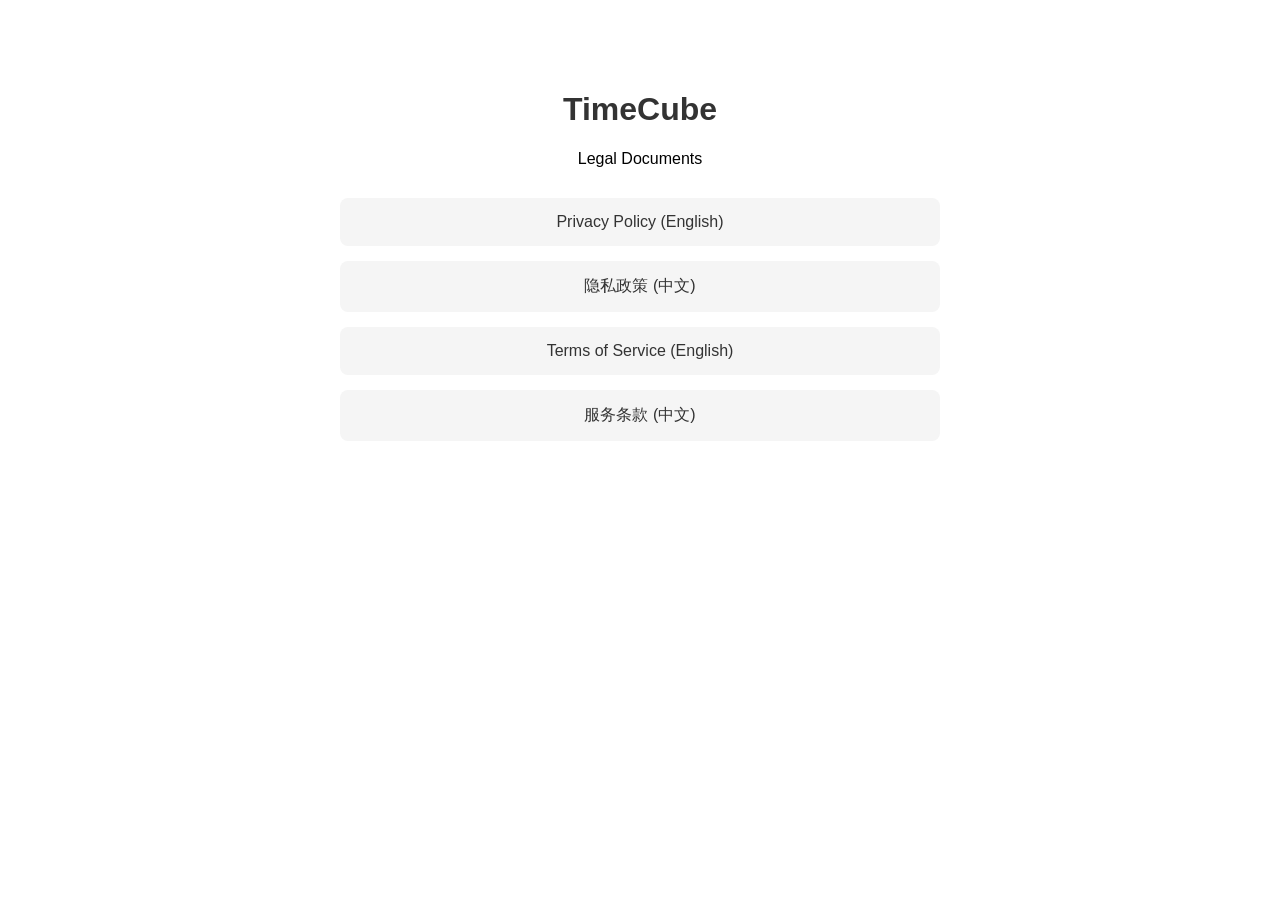
==== index.html @ 1624a93c "Add privacy policy and terms of service" ====
<!DOCTYPE html>
<html lang="en">
<head>
    <meta charset="UTF-8">
    <meta name="viewport" content="width=device-width, initial-scale=1.0">
    <title>TimeCube - Legal Documents</title>
    <style>
        body {
            font-family: -apple-system, BlinkMacSystemFont, 'Segoe UI', Roboto, sans-serif;
            max-width: 600px;
            margin: 50px auto;
            padding: 20px;
            text-align: center;
        }
        h1 { color: #333; }
        .links { margin-top: 30px; }
        a {
            display: block;
            margin: 15px 0;
            padding: 15px;
            background: #f5f5f5;
            border-radius: 8px;
            text-decoration: none;
            color: #333;
        }
        a:hover { background: #e0e0e0; }
    </style>
</head>
<body>
    <h1>TimeCube</h1>
    <p>Legal Documents</p>
    <div class="links">
        <a href="privacy.html">Privacy Policy (English)</a>
        <a href="privacy_zh.html">隐私政策 (中文)</a>
        <a href="terms.html">Terms of Service (English)</a>
        <a href="terms_zh.html">服务条款 (中文)</a>
    </div>
</body>
</html>
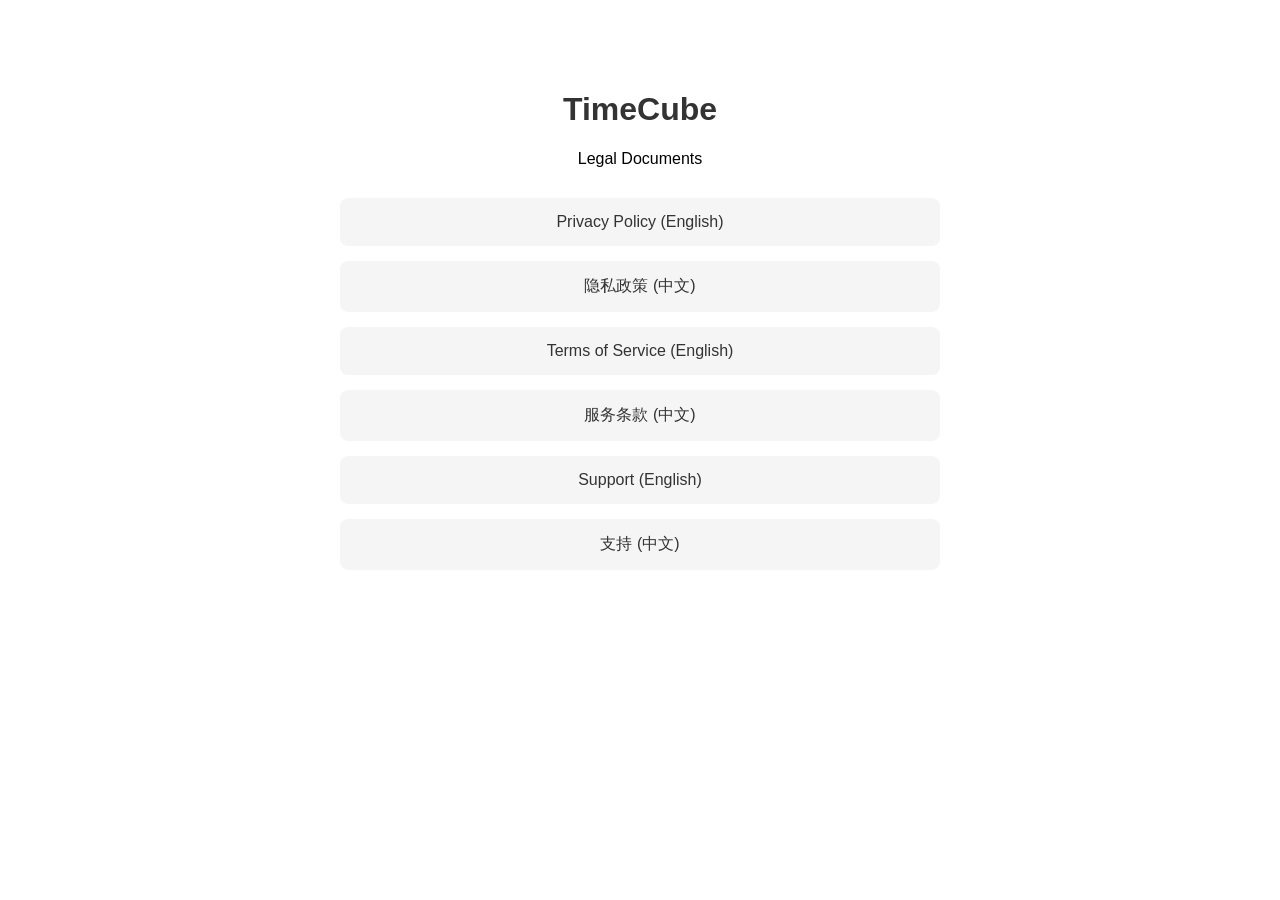
==== commit 427b02ff: "feat: Add support page links to index 🤖 Generated with [Claude Code](https://claude.com/claude-code)" ====
--- a/index.html
+++ b/index.html
@@ -34,6 +34,8 @@
         <a href="privacy_zh.html">隐私政策 (中文)</a>
         <a href="terms.html">Terms of Service (English)</a>
         <a href="terms_zh.html">服务条款 (中文)</a>
+        <a href="support.html">Support (English)</a>
+        <a href="support_zh.html">支持 (中文)</a>
     </div>
 </body>
 </html>
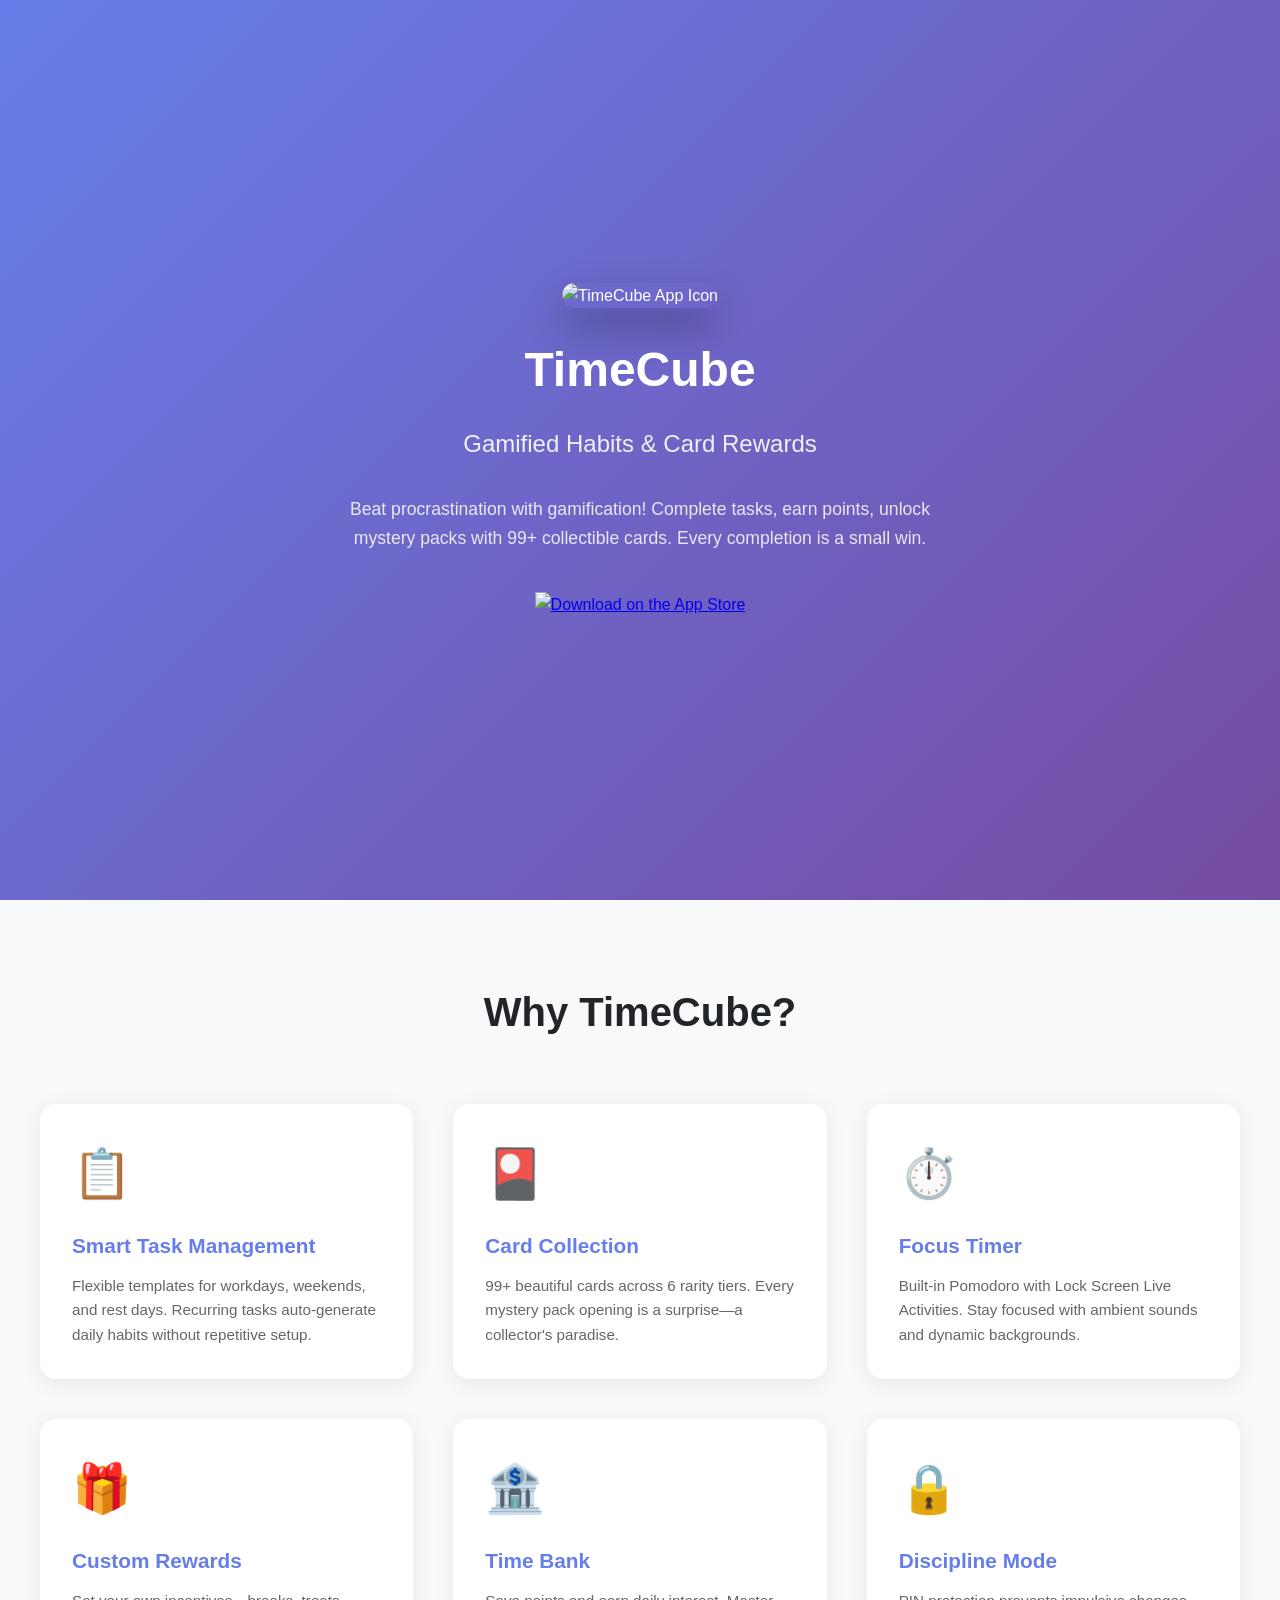
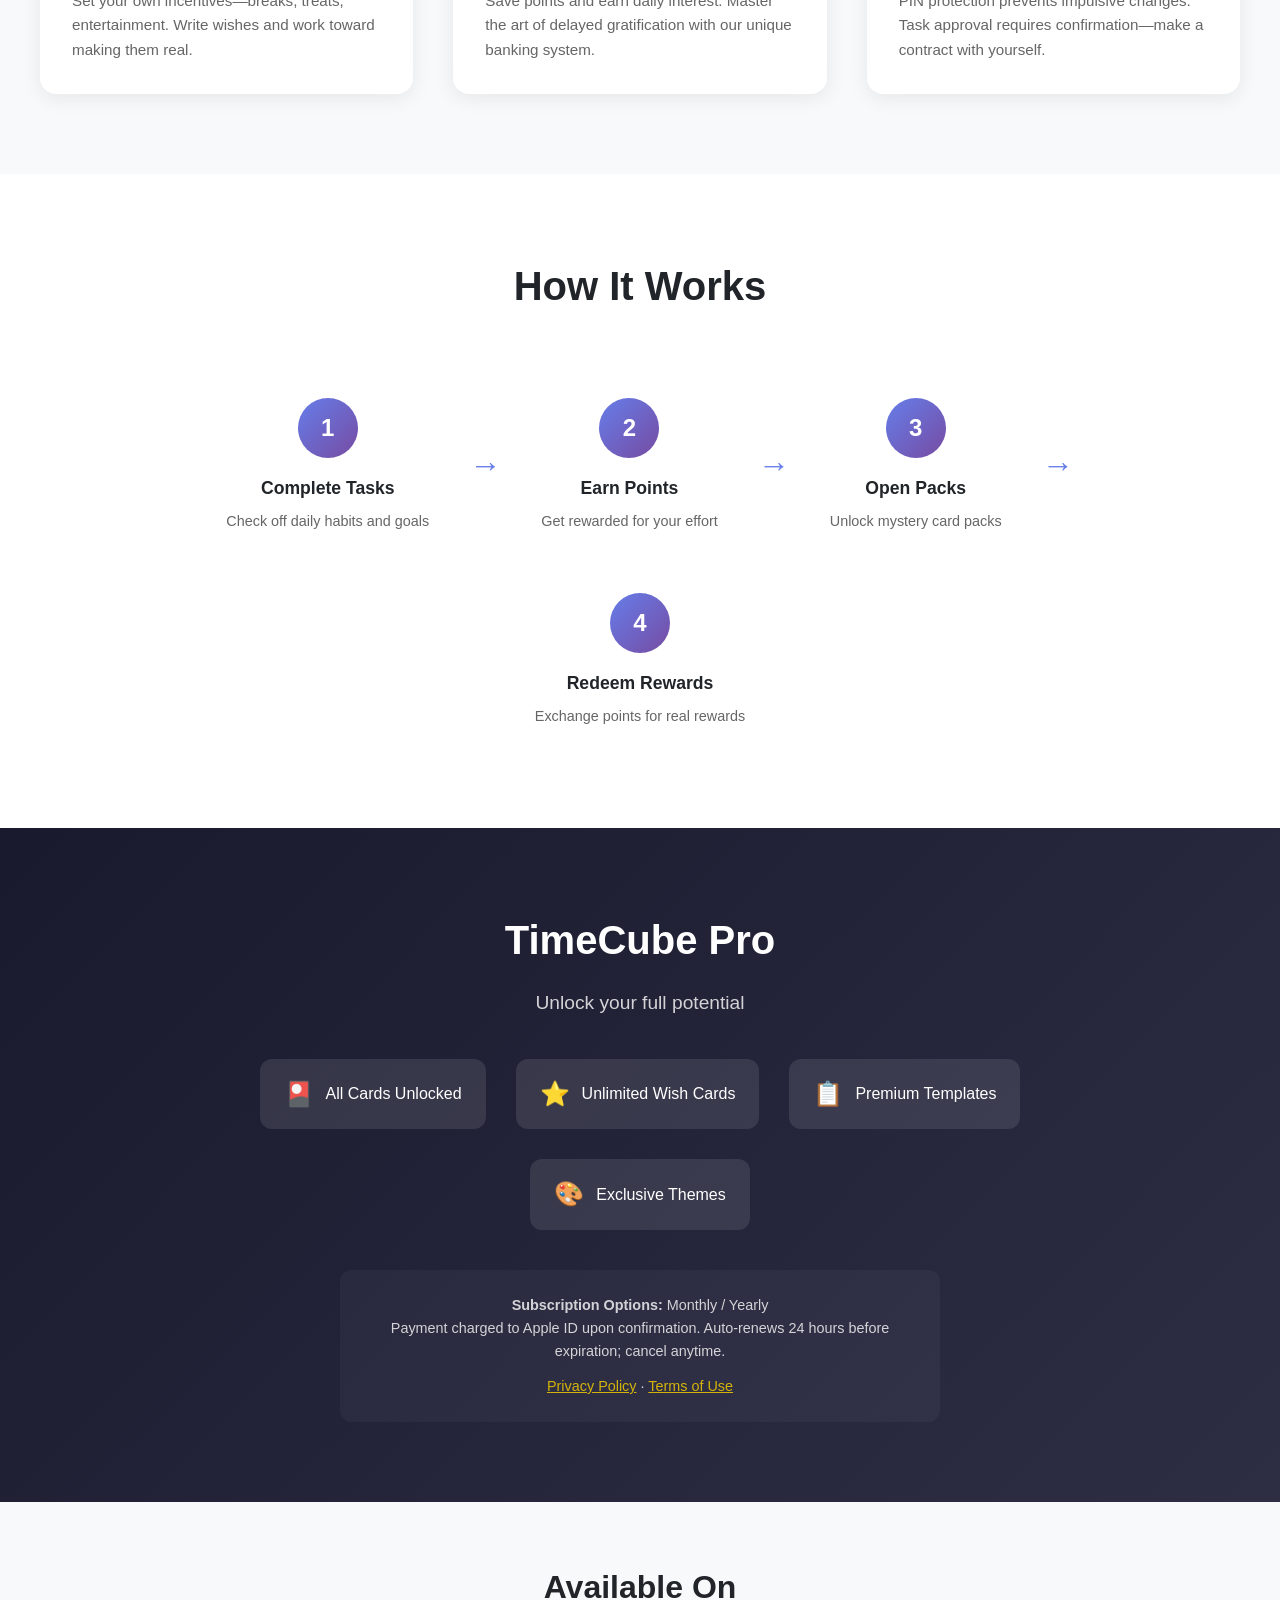
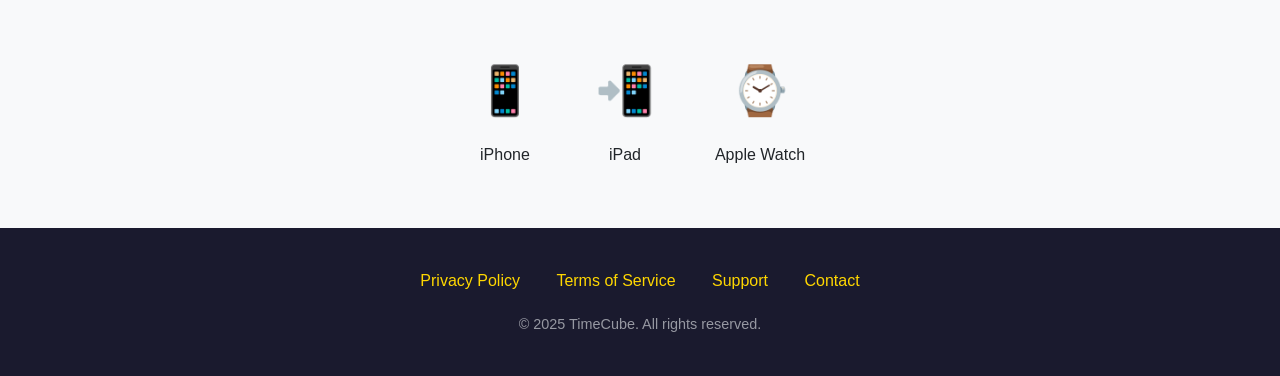
==== commit 6b78c7c0: "fix(appstore): resolve 3.1.2 and 2.3.2 review issues - Add Privacy Policy and Terms of Use URLs to a" ====
--- a/index.html
+++ b/index.html
@@ -1,41 +1,489 @@
 <!DOCTYPE html>
 <html lang="en">
+
 <head>
     <meta charset="UTF-8">
     <meta name="viewport" content="width=device-width, initial-scale=1.0">
-    <title>TimeCube - Legal Documents</title>
+    <title>TimeCube - Gamified Habits & Card Rewards</title>
+    <meta name="description" content="TimeCube is a gamified task manager that turns your goals into an adventure through a card-collecting reward system. Available on iOS, iPadOS, and watchOS.">
+    <meta name="keywords" content="habit tracker, task manager, gamification, productivity, iOS app, card collection, pomodoro">
+
+    <!-- Open Graph -->
+    <meta property="og:title" content="TimeCube - Gamified Habits & Card Rewards">
+    <meta property="og:description" content="Beat procrastination with gamification! Complete tasks, earn points, unlock mystery packs with 99+ collectible cards.">
+    <meta property="og:type" content="website">
+    <meta property="og:url" content="https://zergcsda.github.io/timecube-docs/">
+
+    <!-- Favicon -->
+    <link rel="icon" type="image/png" href="https://is1-ssl.mzstatic.com/image/thumb/Purple211/v4/xx/xx/xx/icon.png/60x60bb.png">
+
     <style>
+        :root {
+            --primary: #667eea;
+            --primary-dark: #764ba2;
+            --accent: #FFD700;
+            --bg-dark: #1a1a2e;
+            --bg-light: #f8f9fa;
+            --text-dark: #212529;
+            --text-light: #e9ecef;
+        }
+
+        * {
+            box-sizing: border-box;
+            margin: 0;
+            padding: 0;
+        }
+
         body {
-            font-family: -apple-system, BlinkMacSystemFont, 'Segoe UI', Roboto, sans-serif;
+            font-family: -apple-system, BlinkMacSystemFont, 'Segoe UI', Roboto, Oxygen, Ubuntu, sans-serif;
+            line-height: 1.6;
+            color: var(--text-dark);
+        }
+
+        /* Hero Section */
+        .hero {
+            background: linear-gradient(135deg, var(--primary) 0%, var(--primary-dark) 100%);
+            color: white;
+            padding: 80px 20px;
+            text-align: center;
+            min-height: 100vh;
+            display: flex;
+            flex-direction: column;
+            justify-content: center;
+            align-items: center;
+        }
+
+        .hero-content {
+            max-width: 800px;
+        }
+
+        .app-icon {
+            width: 120px;
+            height: 120px;
+            border-radius: 24px;
+            margin-bottom: 24px;
+            box-shadow: 0 20px 40px rgba(0, 0, 0, 0.3);
+        }
+
+        .hero h1 {
+            font-size: 3rem;
+            font-weight: 700;
+            margin-bottom: 16px;
+        }
+
+        .hero .tagline {
+            font-size: 1.5rem;
+            opacity: 0.9;
+            margin-bottom: 32px;
+        }
+
+        .hero .description {
+            font-size: 1.1rem;
+            opacity: 0.85;
             max-width: 600px;
-            margin: 50px auto;
+            margin: 0 auto 40px;
+        }
+
+        .app-store-badge {
+            height: 54px;
+            transition: transform 0.2s;
+        }
+
+        .app-store-badge:hover {
+            transform: scale(1.05);
+        }
+
+        /* Features Section */
+        .features {
+            padding: 80px 20px;
+            background: var(--bg-light);
+        }
+
+        .features h2 {
+            text-align: center;
+            font-size: 2.5rem;
+            margin-bottom: 60px;
+            color: var(--text-dark);
+        }
+
+        .features-grid {
+            display: grid;
+            grid-template-columns: repeat(auto-fit, minmax(280px, 1fr));
+            gap: 40px;
+            max-width: 1200px;
+            margin: 0 auto;
+        }
+
+        .feature-card {
+            background: white;
+            padding: 32px;
+            border-radius: 16px;
+            box-shadow: 0 4px 20px rgba(0, 0, 0, 0.08);
+            transition: transform 0.3s, box-shadow 0.3s;
+        }
+
+        .feature-card:hover {
+            transform: translateY(-5px);
+            box-shadow: 0 8px 30px rgba(0, 0, 0, 0.12);
+        }
+
+        .feature-icon {
+            font-size: 3rem;
+            margin-bottom: 16px;
+        }
+
+        .feature-card h3 {
+            font-size: 1.3rem;
+            margin-bottom: 12px;
+            color: var(--primary);
+        }
+
+        .feature-card p {
+            color: #666;
+            font-size: 0.95rem;
+        }
+
+        /* How It Works */
+        .how-it-works {
+            padding: 80px 20px;
+            background: white;
+        }
+
+        .how-it-works h2 {
+            text-align: center;
+            font-size: 2.5rem;
+            margin-bottom: 60px;
+        }
+
+        .steps {
+            display: flex;
+            justify-content: center;
+            align-items: center;
+            flex-wrap: wrap;
+            gap: 20px;
+            max-width: 1000px;
+            margin: 0 auto;
+        }
+
+        .step {
+            text-align: center;
             padding: 20px;
-            text-align: center;
-        }
-        h1 { color: #333; }
-        .links { margin-top: 30px; }
-        a {
-            display: block;
-            margin: 15px 0;
-            padding: 15px;
-            background: #f5f5f5;
-            border-radius: 8px;
+        }
+
+        .step-number {
+            width: 60px;
+            height: 60px;
+            background: linear-gradient(135deg, var(--primary), var(--primary-dark));
+            color: white;
+            border-radius: 50%;
+            display: flex;
+            align-items: center;
+            justify-content: center;
+            font-size: 1.5rem;
+            font-weight: bold;
+            margin: 0 auto 16px;
+        }
+
+        .step h4 {
+            font-size: 1.1rem;
+            margin-bottom: 8px;
+        }
+
+        .step p {
+            color: #666;
+            font-size: 0.9rem;
+        }
+
+        .step-arrow {
+            font-size: 2rem;
+            color: var(--primary);
+        }
+
+        /* Pro Section */
+        .pro-section {
+            padding: 80px 20px;
+            background: linear-gradient(135deg, var(--bg-dark) 0%, #2d2d44 100%);
+            color: white;
+            text-align: center;
+        }
+
+        .pro-section h2 {
+            font-size: 2.5rem;
+            margin-bottom: 16px;
+        }
+
+        .pro-section .subtitle {
+            font-size: 1.2rem;
+            opacity: 0.8;
+            margin-bottom: 40px;
+        }
+
+        .pro-features {
+            display: flex;
+            justify-content: center;
+            flex-wrap: wrap;
+            gap: 30px;
+            max-width: 800px;
+            margin: 0 auto 40px;
+        }
+
+        .pro-feature {
+            display: flex;
+            align-items: center;
+            gap: 12px;
+            background: rgba(255, 255, 255, 0.1);
+            padding: 16px 24px;
+            border-radius: 12px;
+        }
+
+        .pro-feature-icon {
+            font-size: 1.5rem;
+            color: var(--accent);
+        }
+
+        .subscription-info {
+            background: rgba(255, 255, 255, 0.05);
+            padding: 24px;
+            border-radius: 12px;
+            max-width: 600px;
+            margin: 0 auto;
+            font-size: 0.9rem;
+            opacity: 0.8;
+        }
+
+        .subscription-info a {
+            color: var(--accent);
+        }
+
+        /* Platforms */
+        .platforms {
+            padding: 60px 20px;
+            background: var(--bg-light);
+            text-align: center;
+        }
+
+        .platforms h2 {
+            font-size: 2rem;
+            margin-bottom: 40px;
+        }
+
+        .platform-icons {
+            display: flex;
+            justify-content: center;
+            gap: 60px;
+            flex-wrap: wrap;
+        }
+
+        .platform {
+            text-align: center;
+        }
+
+        .platform-icon {
+            font-size: 3rem;
+            margin-bottom: 12px;
+        }
+
+        /* Footer */
+        footer {
+            padding: 40px 20px;
+            background: var(--bg-dark);
+            color: var(--text-light);
+            text-align: center;
+        }
+
+        footer a {
+            color: var(--accent);
             text-decoration: none;
-            color: #333;
-        }
-        a:hover { background: #e0e0e0; }
+            margin: 0 16px;
+        }
+
+        footer a:hover {
+            text-decoration: underline;
+        }
+
+        .footer-links {
+            margin-bottom: 20px;
+        }
+
+        .copyright {
+            opacity: 0.6;
+            font-size: 0.9rem;
+        }
+
+        /* Responsive */
+        @media (max-width: 768px) {
+            .hero h1 {
+                font-size: 2rem;
+            }
+
+            .hero .tagline {
+                font-size: 1.2rem;
+            }
+
+            .step-arrow {
+                display: none;
+            }
+
+            .features h2,
+            .how-it-works h2,
+            .pro-section h2 {
+                font-size: 1.8rem;
+            }
+        }
     </style>
 </head>
+
 <body>
-    <h1>TimeCube</h1>
-    <p>Legal Documents</p>
-    <div class="links">
-        <a href="privacy.html">Privacy Policy (English)</a>
-        <a href="privacy_zh.html">隐私政策 (中文)</a>
-        <a href="terms.html">Terms of Service (English)</a>
-        <a href="terms_zh.html">服务条款 (中文)</a>
-        <a href="support.html">Support (English)</a>
-        <a href="support_zh.html">支持 (中文)</a>
-    </div>
+    <!-- Hero Section -->
+    <section class="hero">
+        <div class="hero-content">
+            <img src="https://is1-ssl.mzstatic.com/image/thumb/Purple221/v4/c2/c8/5e/c2c85e34-2c04-b95b-0817-e9af4ccf3cd9/AppIcon-0-0-1x_U007epad-0-1-85-220.png/460x0w.webp"
+                 alt="TimeCube App Icon"
+                 class="app-icon">
+            <h1>TimeCube</h1>
+            <p class="tagline">Gamified Habits & Card Rewards</p>
+            <p class="description">
+                Beat procrastination with gamification! Complete tasks, earn points,
+                unlock mystery packs with 99+ collectible cards. Every completion is a small win.
+            </p>
+            <a href="https://apps.apple.com/app/timecube/id6740047491" target="_blank">
+                <img src="https://tools.applemediaservices.com/api/badges/download-on-the-app-store/black/en-us?size=250x83"
+                     alt="Download on the App Store"
+                     class="app-store-badge">
+            </a>
+        </div>
+    </section>
+
+    <!-- Features Section -->
+    <section class="features">
+        <h2>Why TimeCube?</h2>
+        <div class="features-grid">
+            <div class="feature-card">
+                <div class="feature-icon">📋</div>
+                <h3>Smart Task Management</h3>
+                <p>Flexible templates for workdays, weekends, and rest days. Recurring tasks auto-generate daily habits without repetitive setup.</p>
+            </div>
+            <div class="feature-card">
+                <div class="feature-icon">🎴</div>
+                <h3>Card Collection</h3>
+                <p>99+ beautiful cards across 6 rarity tiers. Every mystery pack opening is a surprise—a collector's paradise.</p>
+            </div>
+            <div class="feature-card">
+                <div class="feature-icon">⏱️</div>
+                <h3>Focus Timer</h3>
+                <p>Built-in Pomodoro with Lock Screen Live Activities. Stay focused with ambient sounds and dynamic backgrounds.</p>
+            </div>
+            <div class="feature-card">
+                <div class="feature-icon">🎁</div>
+                <h3>Custom Rewards</h3>
+                <p>Set your own incentives—breaks, treats, entertainment. Write wishes and work toward making them real.</p>
+            </div>
+            <div class="feature-card">
+                <div class="feature-icon">🏦</div>
+                <h3>Time Bank</h3>
+                <p>Save points and earn daily interest. Master the art of delayed gratification with our unique banking system.</p>
+            </div>
+            <div class="feature-card">
+                <div class="feature-icon">🔒</div>
+                <h3>Discipline Mode</h3>
+                <p>PIN protection prevents impulsive changes. Task approval requires confirmation—make a contract with yourself.</p>
+            </div>
+        </div>
+    </section>
+
+    <!-- How It Works -->
+    <section class="how-it-works">
+        <h2>How It Works</h2>
+        <div class="steps">
+            <div class="step">
+                <div class="step-number">1</div>
+                <h4>Complete Tasks</h4>
+                <p>Check off daily habits and goals</p>
+            </div>
+            <span class="step-arrow">→</span>
+            <div class="step">
+                <div class="step-number">2</div>
+                <h4>Earn Points</h4>
+                <p>Get rewarded for your effort</p>
+            </div>
+            <span class="step-arrow">→</span>
+            <div class="step">
+                <div class="step-number">3</div>
+                <h4>Open Packs</h4>
+                <p>Unlock mystery card packs</p>
+            </div>
+            <span class="step-arrow">→</span>
+            <div class="step">
+                <div class="step-number">4</div>
+                <h4>Redeem Rewards</h4>
+                <p>Exchange points for real rewards</p>
+            </div>
+        </div>
+    </section>
+
+    <!-- Pro Section -->
+    <section class="pro-section">
+        <h2>TimeCube Pro</h2>
+        <p class="subtitle">Unlock your full potential</p>
+
+        <div class="pro-features">
+            <div class="pro-feature">
+                <span class="pro-feature-icon">🎴</span>
+                <span>All Cards Unlocked</span>
+            </div>
+            <div class="pro-feature">
+                <span class="pro-feature-icon">⭐</span>
+                <span>Unlimited Wish Cards</span>
+            </div>
+            <div class="pro-feature">
+                <span class="pro-feature-icon">📋</span>
+                <span>Premium Templates</span>
+            </div>
+            <div class="pro-feature">
+                <span class="pro-feature-icon">🎨</span>
+                <span>Exclusive Themes</span>
+            </div>
+        </div>
+
+        <div class="subscription-info">
+            <p><strong>Subscription Options:</strong> Monthly / Yearly</p>
+            <p>Payment charged to Apple ID upon confirmation. Auto-renews 24 hours before expiration; cancel anytime.</p>
+            <p style="margin-top: 12px;">
+                <a href="privacy.html">Privacy Policy</a> ·
+                <a href="terms.html">Terms of Use</a>
+            </p>
+        </div>
+    </section>
+
+    <!-- Platforms -->
+    <section class="platforms">
+        <h2>Available On</h2>
+        <div class="platform-icons">
+            <div class="platform">
+                <div class="platform-icon">📱</div>
+                <p>iPhone</p>
+            </div>
+            <div class="platform">
+                <div class="platform-icon">📲</div>
+                <p>iPad</p>
+            </div>
+            <div class="platform">
+                <div class="platform-icon">⌚</div>
+                <p>Apple Watch</p>
+            </div>
+        </div>
+    </section>
+
+    <!-- Footer -->
+    <footer>
+        <div class="footer-links">
+            <a href="privacy.html">Privacy Policy</a>
+            <a href="terms.html">Terms of Service</a>
+            <a href="support.html">Support</a>
+            <a href="mailto:davidvabi106@gmail.com">Contact</a>
+        </div>
+        <p class="copyright">© 2025 TimeCube. All rights reserved.</p>
+    </footer>
 </body>
+
 </html>
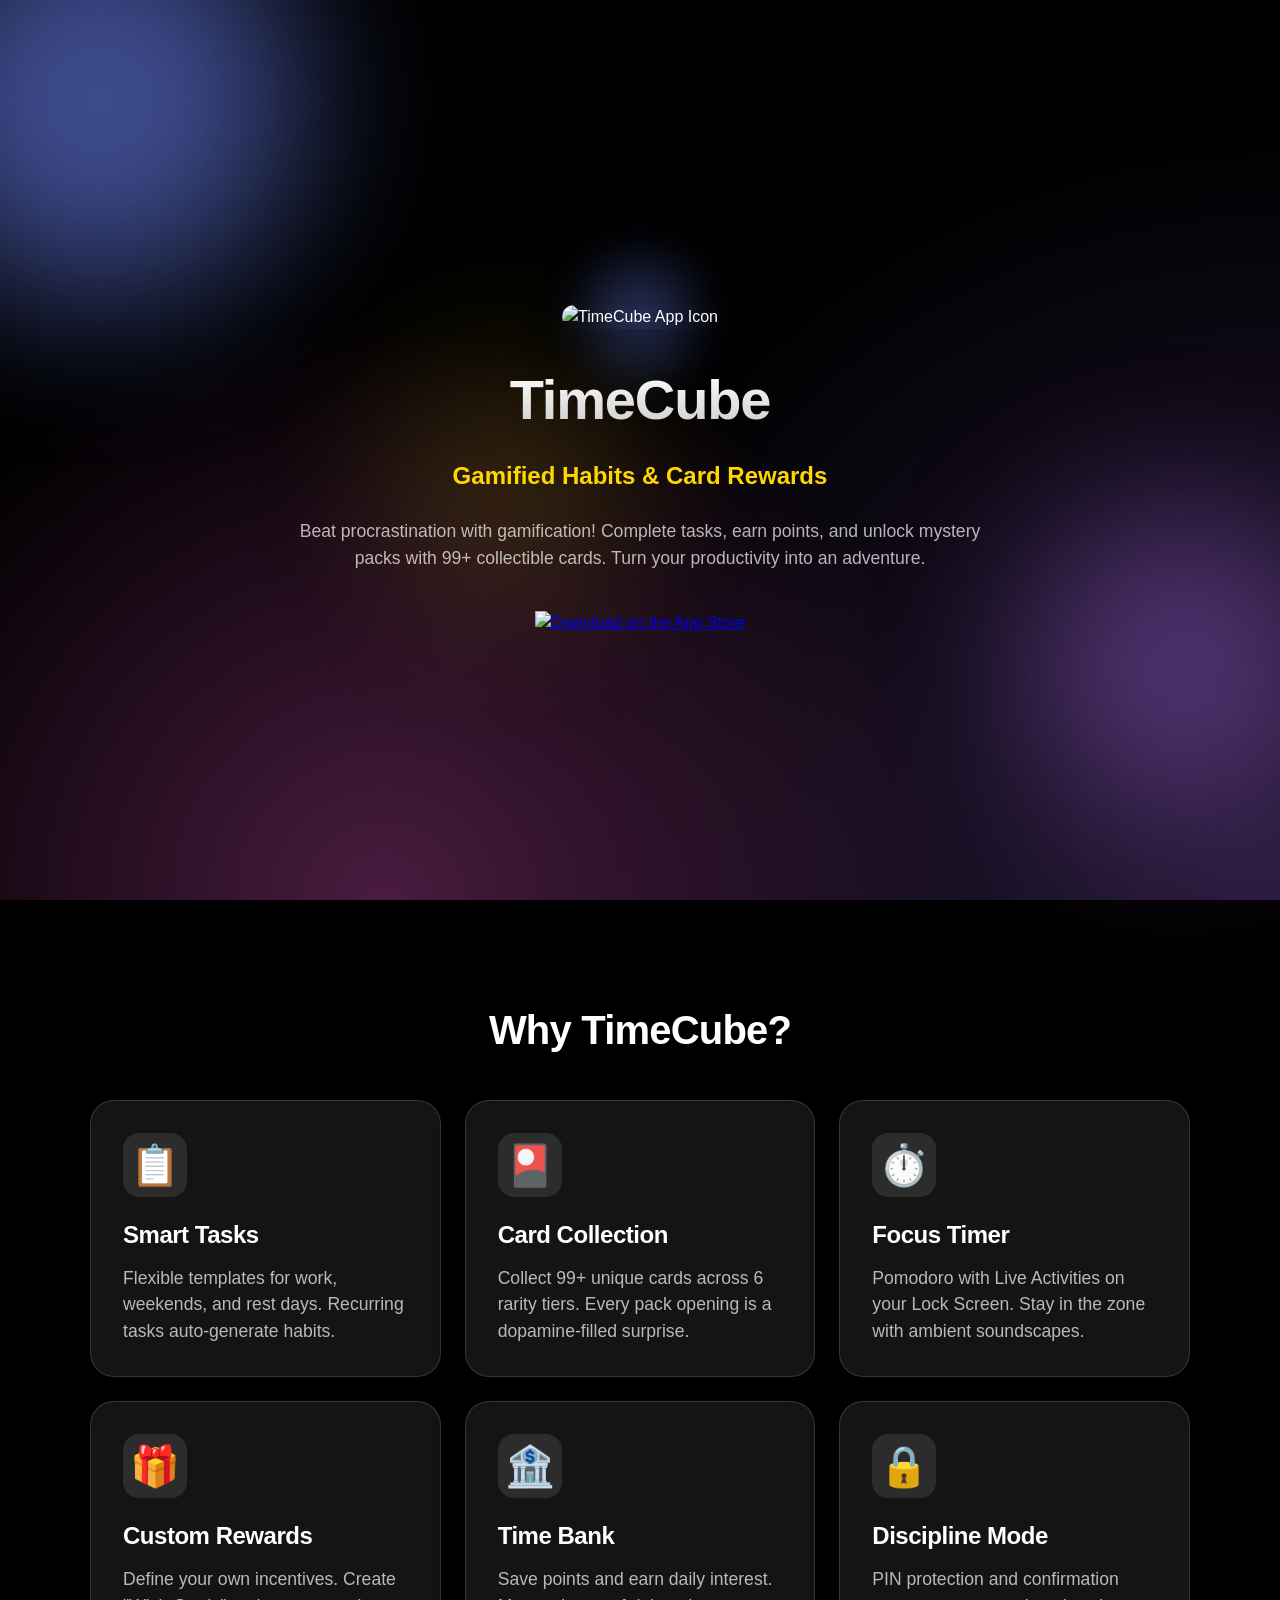
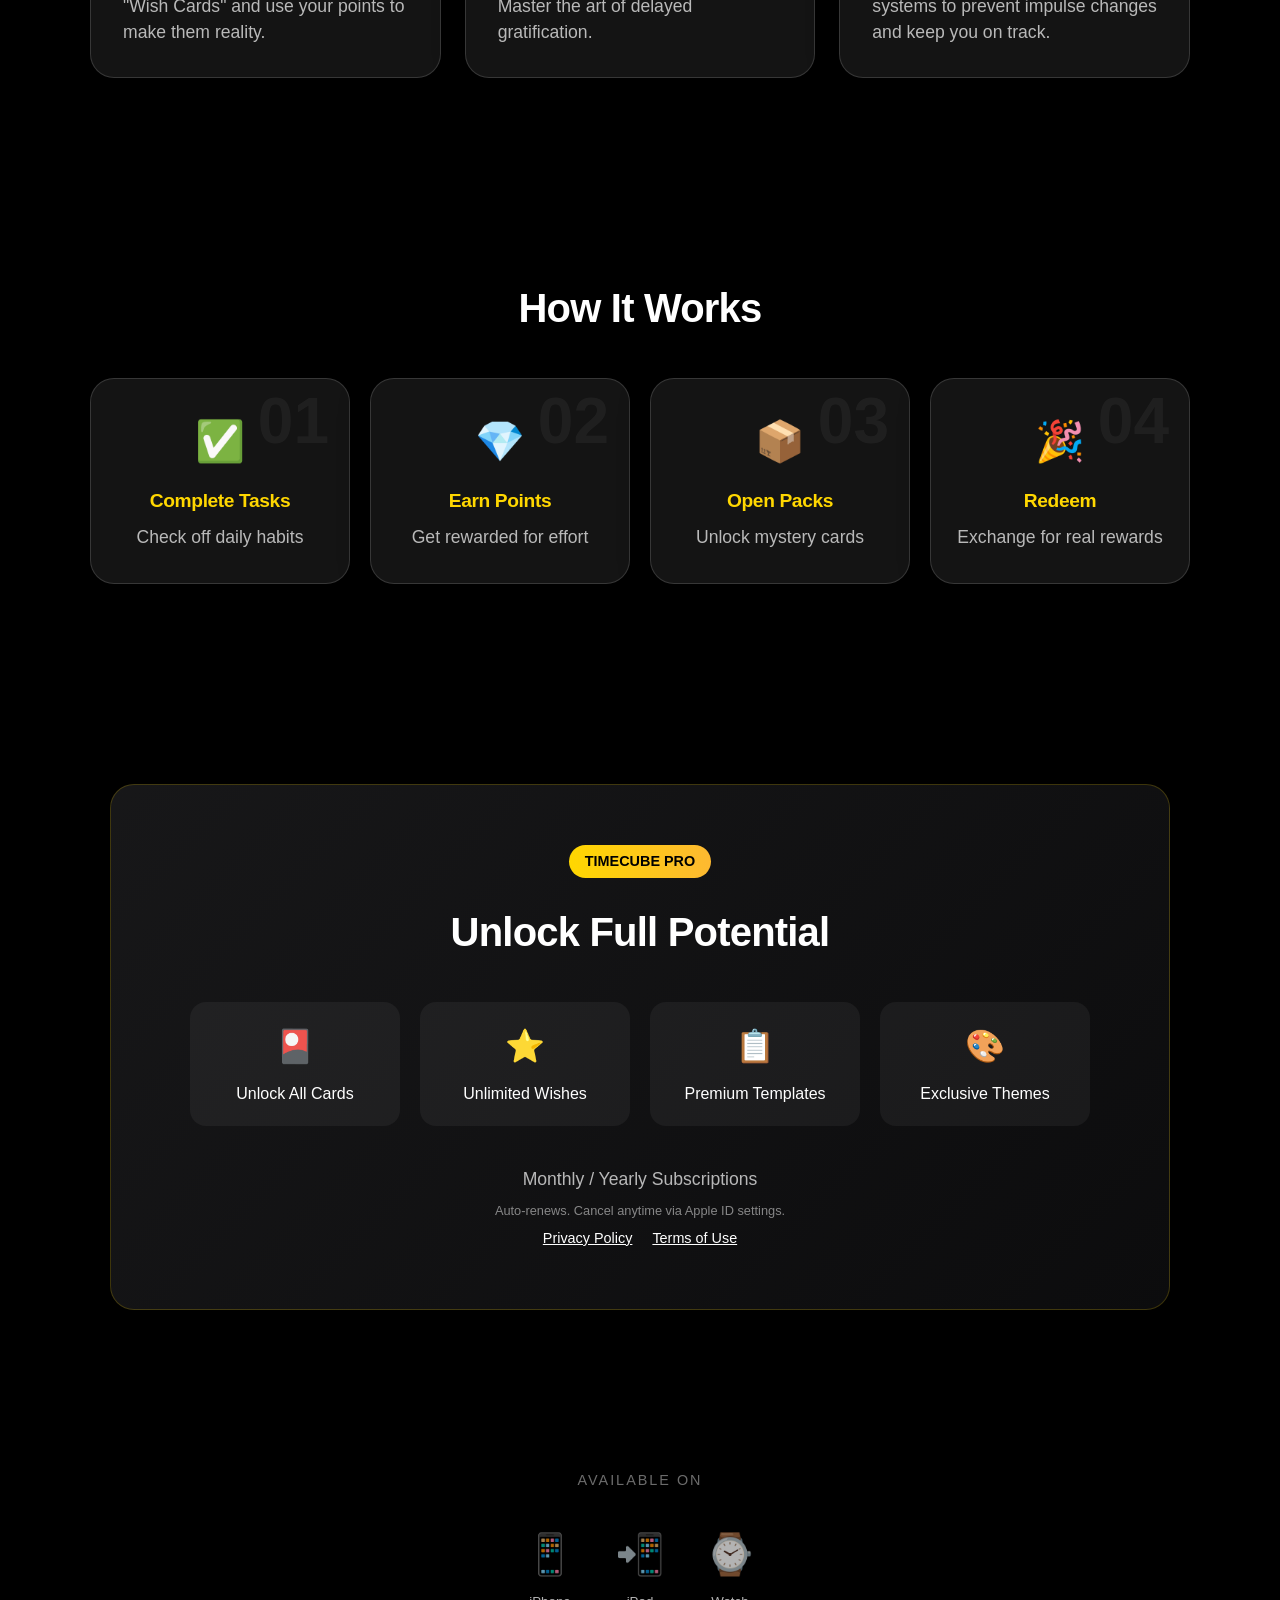
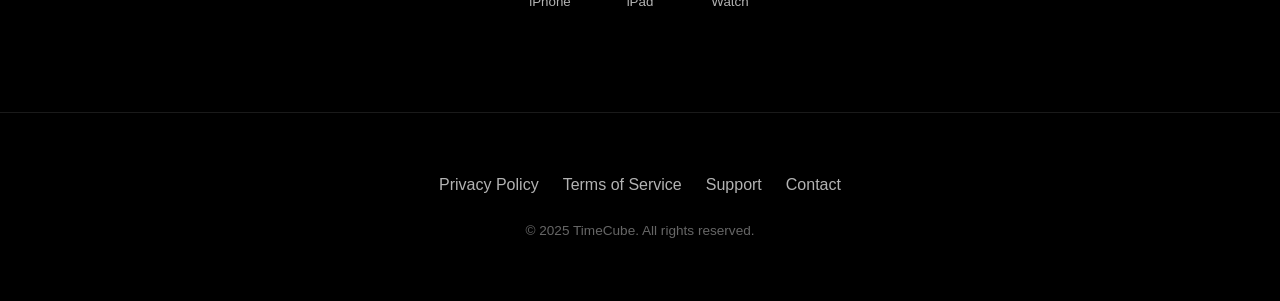
==== commit 3abf5db6: "Redesign marketing page with Apple-style glassmorphism" ====
--- a/index.html
+++ b/index.html
@@ -5,27 +5,32 @@
     <meta charset="UTF-8">
     <meta name="viewport" content="width=device-width, initial-scale=1.0">
     <title>TimeCube - Gamified Habits & Card Rewards</title>
-    <meta name="description" content="TimeCube is a gamified task manager that turns your goals into an adventure through a card-collecting reward system. Available on iOS, iPadOS, and watchOS.">
-    <meta name="keywords" content="habit tracker, task manager, gamification, productivity, iOS app, card collection, pomodoro">
+    <meta name="description"
+        content="TimeCube is a gamified task manager that turns your goals into an adventure through a card-collecting reward system. Available on iOS, iPadOS, and watchOS.">
+    <meta name="keywords"
+        content="habit tracker, task manager, gamification, productivity, iOS app, card collection, pomodoro">
 
     <!-- Open Graph -->
     <meta property="og:title" content="TimeCube - Gamified Habits & Card Rewards">
-    <meta property="og:description" content="Beat procrastination with gamification! Complete tasks, earn points, unlock mystery packs with 99+ collectible cards.">
+    <meta property="og:description"
+        content="Beat procrastination with gamification! Complete tasks, earn points, unlock mystery packs with 99+ collectible cards.">
     <meta property="og:type" content="website">
     <meta property="og:url" content="https://zergcsda.github.io/timecube-docs/">
 
     <!-- Favicon -->
-    <link rel="icon" type="image/png" href="https://is1-ssl.mzstatic.com/image/thumb/Purple211/v4/xx/xx/xx/icon.png/60x60bb.png">
+    <link rel="icon" type="image/png"
+        href="https://is1-ssl.mzstatic.com/image/thumb/Purple211/v4/xx/xx/xx/icon.png/60x60bb.png">
 
     <style>
         :root {
             --primary: #667eea;
-            --primary-dark: #764ba2;
+            --primary-glow: rgba(102, 126, 234, 0.6);
             --accent: #FFD700;
-            --bg-dark: #1a1a2e;
-            --bg-light: #f8f9fa;
-            --text-dark: #212529;
-            --text-light: #e9ecef;
+            --bg-dark: #000000;
+            --glass-bg: rgba(255, 255, 255, 0.08);
+            --glass-border: rgba(255, 255, 255, 0.15);
+            --text-main: #ffffff;
+            --text-secondary: rgba(255, 255, 255, 0.7);
         }
 
         * {
@@ -35,444 +40,630 @@
         }
 
         body {
-            font-family: -apple-system, BlinkMacSystemFont, 'Segoe UI', Roboto, Oxygen, Ubuntu, sans-serif;
-            line-height: 1.6;
-            color: var(--text-dark);
+            font-family: -apple-system, BlinkMacSystemFont, "SF Pro Display", "Segoe UI", Roboto, sans-serif;
+            background-color: var(--bg-dark);
+            color: var(--text-main);
+            line-height: 1.5;
+            overflow-x: hidden;
+            -webkit-font-smoothing: antialiased;
+        }
+
+        /* Animated Mesh Gradient Background */
+        .background-mesh {
+            position: fixed;
+            top: 0;
+            left: 0;
+            width: 100vw;
+            height: 100vh;
+            z-index: -1;
+            background: radial-gradient(circle at 15% 50%, #4a1c40, transparent 25%),
+                radial-gradient(circle at 85% 30%, #1c2e4a, transparent 25%),
+                radial-gradient(circle at 50% 50%, #2a1b3d, transparent 50%);
+            background-size: 200% 200%;
+            animation: gradientMove 15s ease infinite alternate;
+        }
+
+        /* Glowing Orbs */
+        .orb {
+            position: fixed;
+            border-radius: 50%;
+            filter: blur(80px);
+            z-index: -1;
+            opacity: 0.6;
+            animation: float 10s infinite ease-in-out;
+        }
+
+        .orb-1 {
+            width: 400px;
+            height: 400px;
+            background: #667eea;
+            top: -100px;
+            left: -100px;
+        }
+
+        .orb-2 {
+            width: 300px;
+            height: 300px;
+            background: #764ba2;
+            bottom: 10%;
+            right: -50px;
+            animation-delay: -5s;
+        }
+
+        .orb-3 {
+            width: 250px;
+            height: 250px;
+            background: #FFD700;
+            top: 40%;
+            left: 30%;
+            opacity: 0.15;
+            animation-delay: -2s;
+        }
+
+        @keyframes gradientMove {
+            0% {
+                background-position: 0% 50%;
+            }
+
+            50% {
+                background-position: 100% 50%;
+            }
+
+            100% {
+                background-position: 0% 50%;
+            }
+        }
+
+        @keyframes float {
+
+            0%,
+            100% {
+                transform: translate(0, 0);
+            }
+
+            50% {
+                transform: translate(30px, -30px);
+            }
+        }
+
+        /* Glass Utility */
+        .glass {
+            background: var(--glass-bg);
+            backdrop-filter: blur(20px);
+            -webkit-backdrop-filter: blur(20px);
+            border: 1px solid var(--glass-border);
+            border-radius: 24px;
+            box-shadow: 0 8px 32px 0 rgba(0, 0, 0, 0.3);
+        }
+
+        .container {
+            max-width: 1100px;
+            margin: 0 auto;
+            padding: 0 24px;
+        }
+
+        /* Typography */
+        h1,
+        h2,
+        h3,
+        h4 {
+            font-weight: 700;
+            letter-spacing: -0.02em;
+        }
+
+        h1 {
+            font-size: 3.5rem;
+            line-height: 1.1;
+            margin-bottom: 0.5em;
+            background: linear-gradient(180deg, #fff 0%, #ccc 100%);
+            -webkit-background-clip: text;
+            -webkit-text-fill-color: transparent;
+        }
+
+        h2 {
+            font-size: 2.5rem;
+            margin-bottom: 1em;
+            text-align: center;
+        }
+
+        p {
+            color: var(--text-secondary);
+            font-size: 1.1rem;
         }
 
         /* Hero Section */
         .hero {
-            background: linear-gradient(135deg, var(--primary) 0%, var(--primary-dark) 100%);
-            color: white;
-            padding: 80px 20px;
-            text-align: center;
             min-height: 100vh;
             display: flex;
             flex-direction: column;
             justify-content: center;
             align-items: center;
-        }
-
-        .hero-content {
-            max-width: 800px;
+            text-align: center;
+            padding: 120px 20px 80px;
+            position: relative;
+        }
+
+        .app-icon-wrapper {
+            position: relative;
+            margin-bottom: 40px;
         }
 
         .app-icon {
-            width: 120px;
-            height: 120px;
-            border-radius: 24px;
+            width: 140px;
+            height: 140px;
+            border-radius: 32px;
+            box-shadow: 0 20px 40px rgba(0, 0, 0, 0.4);
+            transition: transform 0.5s cubic-bezier(0.34, 1.56, 0.64, 1);
+            position: relative;
+            z-index: 2;
+        }
+
+        .app-icon-glow {
+            position: absolute;
+            top: 50%;
+            left: 50%;
+            transform: translate(-50%, -50%);
+            width: 160px;
+            height: 160px;
+            background: radial-gradient(circle, var(--primary-glow) 0%, transparent 70%);
+            filter: blur(20px);
+            z-index: 1;
+            opacity: 0.8;
+            animation: pulse 3s infinite;
+        }
+
+        .app-icon:hover {
+            transform: scale(1.05) rotate(-3deg);
+        }
+
+        @keyframes pulse {
+
+            0%,
+            100% {
+                opacity: 0.6;
+                transform: translate(-50%, -50%) scale(1);
+            }
+
+            50% {
+                opacity: 1;
+                transform: translate(-50%, -50%) scale(1.1);
+            }
+        }
+
+        .hero-text {
+            max-width: 700px;
+            margin-bottom: 40px;
+        }
+
+        .tagline {
+            font-size: 1.5rem;
+            color: var(--accent);
+            font-weight: 600;
             margin-bottom: 24px;
-            box-shadow: 0 20px 40px rgba(0, 0, 0, 0.3);
-        }
-
-        .hero h1 {
-            font-size: 3rem;
-            font-weight: 700;
-            margin-bottom: 16px;
-        }
-
-        .hero .tagline {
-            font-size: 1.5rem;
-            opacity: 0.9;
-            margin-bottom: 32px;
-        }
-
-        .hero .description {
-            font-size: 1.1rem;
-            opacity: 0.85;
-            max-width: 600px;
-            margin: 0 auto 40px;
+            display: block;
+        }
+
+        .download-btn {
+            display: inline-block;
+            transition: transform 0.2s, filter 0.2s;
+        }
+
+        .download-btn:hover {
+            transform: scale(1.03);
+            filter: brightness(1.1);
         }
 
         .app-store-badge {
-            height: 54px;
-            transition: transform 0.2s;
-        }
-
-        .app-store-badge:hover {
-            transform: scale(1.05);
+            height: 60px;
         }
 
         /* Features Section */
         .features {
-            padding: 80px 20px;
-            background: var(--bg-light);
-        }
-
-        .features h2 {
-            text-align: center;
-            font-size: 2.5rem;
-            margin-bottom: 60px;
-            color: var(--text-dark);
+            padding: 100px 0;
         }
 
         .features-grid {
             display: grid;
-            grid-template-columns: repeat(auto-fit, minmax(280px, 1fr));
-            gap: 40px;
-            max-width: 1200px;
-            margin: 0 auto;
+            grid-template-columns: repeat(auto-fit, minmax(320px, 1fr));
+            gap: 24px;
         }
 
         .feature-card {
-            background: white;
             padding: 32px;
-            border-radius: 16px;
-            box-shadow: 0 4px 20px rgba(0, 0, 0, 0.08);
-            transition: transform 0.3s, box-shadow 0.3s;
+            transition: transform 0.3s ease, background 0.3s;
+            position: relative;
+            overflow: hidden;
+        }
+
+        .feature-card::before {
+            content: '';
+            position: absolute;
+            top: 0;
+            left: 0;
+            right: 0;
+            bottom: 0;
+            background: linear-gradient(135deg, rgba(255, 255, 255, 0.1), transparent);
+            opacity: 0;
+            transition: opacity 0.3s;
         }
 
         .feature-card:hover {
-            transform: translateY(-5px);
-            box-shadow: 0 8px 30px rgba(0, 0, 0, 0.12);
+            transform: translateY(-8px);
+            background: rgba(255, 255, 255, 0.12);
+        }
+
+        .feature-card:hover::before {
+            opacity: 1;
         }
 
         .feature-icon {
-            font-size: 3rem;
-            margin-bottom: 16px;
-        }
-
-        .feature-card h3 {
-            font-size: 1.3rem;
-            margin-bottom: 12px;
-            color: var(--primary);
-        }
-
-        .feature-card p {
-            color: #666;
-            font-size: 0.95rem;
-        }
-
-        /* How It Works */
-        .how-it-works {
-            padding: 80px 20px;
-            background: white;
-        }
-
-        .how-it-works h2 {
-            text-align: center;
             font-size: 2.5rem;
-            margin-bottom: 60px;
-        }
-
-        .steps {
-            display: flex;
-            justify-content: center;
-            align-items: center;
-            flex-wrap: wrap;
-            gap: 20px;
-            max-width: 1000px;
-            margin: 0 auto;
-        }
-
-        .step {
-            text-align: center;
-            padding: 20px;
-        }
-
-        .step-number {
-            width: 60px;
-            height: 60px;
-            background: linear-gradient(135deg, var(--primary), var(--primary-dark));
-            color: white;
-            border-radius: 50%;
+            margin-bottom: 20px;
+            background: rgba(255, 255, 255, 0.1);
+            width: 64px;
+            height: 64px;
             display: flex;
             align-items: center;
             justify-content: center;
+            border-radius: 16px;
+        }
+
+        .feature-card h3 {
             font-size: 1.5rem;
-            font-weight: bold;
-            margin: 0 auto 16px;
-        }
-
-        .step h4 {
-            font-size: 1.1rem;
+            margin-bottom: 12px;
+            color: #fff;
+        }
+
+        /* How It Works */
+        .how-it-works {
+            padding: 100px 0;
+        }
+
+        .steps-container {
+            display: flex;
+            justify-content: center;
+            gap: 20px;
+            flex-wrap: wrap;
+        }
+
+        .step-card {
+            flex: 1;
+            min-width: 220px;
+            max-width: 280px;
+            padding: 32px 20px;
+            text-align: center;
+            position: relative;
+        }
+
+        .step-number {
+            font-size: 4rem;
+            font-weight: 800;
+            color: rgba(255, 255, 255, 0.05);
+            position: absolute;
+            top: 10px;
+            right: 20px;
+            line-height: 1;
+        }
+
+        .step-icon {
+            font-size: 2.5rem;
+            margin-bottom: 16px;
+            display: block;
+        }
+
+        .step-card h4 {
+            font-size: 1.2rem;
             margin-bottom: 8px;
-        }
-
-        .step p {
-            color: #666;
-            font-size: 0.9rem;
-        }
-
-        .step-arrow {
-            font-size: 2rem;
-            color: var(--primary);
+            color: var(--accent);
         }
 
         /* Pro Section */
         .pro-section {
-            padding: 80px 20px;
-            background: linear-gradient(135deg, var(--bg-dark) 0%, #2d2d44 100%);
-            color: white;
             text-align: center;
-        }
-
-        .pro-section h2 {
-            font-size: 2.5rem;
-            margin-bottom: 16px;
-        }
-
-        .pro-section .subtitle {
-            font-size: 1.2rem;
-            opacity: 0.8;
-            margin-bottom: 40px;
-        }
-
-        .pro-features {
+            padding: 100px 20px;
+            position: relative;
+            overflow: hidden;
+        }
+
+        .pro-container {
+            background: linear-gradient(135deg, rgba(29, 29, 31, 0.8), rgba(20, 20, 22, 0.6));
+            padding: 60px 20px;
+            border: 1px solid rgba(255, 215, 0, 0.2);
+        }
+
+        .pro-badge {
+            background: linear-gradient(90deg, #FFD700, #FDB931);
+            color: #000;
+            padding: 6px 16px;
+            border-radius: 20px;
+            font-weight: 700;
+            font-size: 0.9rem;
+            text-transform: uppercase;
+            margin-bottom: 24px;
+            display: inline-block;
+        }
+
+        .pro-grid {
+            display: grid;
+            grid-template-columns: repeat(auto-fit, minmax(200px, 1fr));
+            gap: 20px;
+            margin: 40px auto;
+            max-width: 900px;
+        }
+
+        .pro-item {
+            background: rgba(255, 255, 255, 0.05);
+            padding: 20px;
+            border-radius: 16px;
             display: flex;
-            justify-content: center;
-            flex-wrap: wrap;
-            gap: 30px;
-            max-width: 800px;
-            margin: 0 auto 40px;
-        }
-
-        .pro-feature {
-            display: flex;
+            flex-direction: column;
             align-items: center;
             gap: 12px;
-            background: rgba(255, 255, 255, 0.1);
-            padding: 16px 24px;
-            border-radius: 12px;
-        }
-
-        .pro-feature-icon {
-            font-size: 1.5rem;
+        }
+
+        .pro-item span:first-child {
+            font-size: 2rem;
+        }
+
+        .subscription-details {
+            margin-top: 40px;
+            font-size: 0.9rem;
+            color: rgba(255, 255, 255, 0.5);
+        }
+
+        .subscription-details a {
+            color: var(--text-main);
+            text-decoration: underline;
+            margin: 0 8px;
+            transition: color 0.2s;
+        }
+
+        .subscription-details a:hover {
             color: var(--accent);
         }
 
-        .subscription-info {
-            background: rgba(255, 255, 255, 0.05);
-            padding: 24px;
-            border-radius: 12px;
-            max-width: 600px;
-            margin: 0 auto;
-            font-size: 0.9rem;
-            opacity: 0.8;
-        }
-
-        .subscription-info a {
-            color: var(--accent);
-        }
-
-        /* Platforms */
-        .platforms {
-            padding: 60px 20px;
-            background: var(--bg-light);
+        /* Available On */
+        .platforms-section {
+            padding: 60px 0;
             text-align: center;
-        }
-
-        .platforms h2 {
-            font-size: 2rem;
-            margin-bottom: 40px;
         }
 
         .platform-icons {
             display: flex;
             justify-content: center;
-            gap: 60px;
+            gap: 40px;
+            margin-top: 32px;
             flex-wrap: wrap;
         }
 
-        .platform {
-            text-align: center;
-        }
-
-        .platform-icon {
-            font-size: 3rem;
-            margin-bottom: 12px;
+        .platform-item {
+            display: flex;
+            flex-direction: column;
+            align-items: center;
+            gap: 8px;
+            opacity: 0.7;
+            transition: opacity 0.2s;
+        }
+
+        .platform-item:hover {
+            opacity: 1;
+        }
+
+        .platform-item span {
+            font-size: 2.5rem;
         }
 
         /* Footer */
         footer {
-            padding: 40px 20px;
-            background: var(--bg-dark);
-            color: var(--text-light);
+            padding: 60px 20px;
             text-align: center;
-        }
-
-        footer a {
-            color: var(--accent);
+            border-top: 1px solid rgba(255, 255, 255, 0.1);
+            margin-top: 40px;
+        }
+
+        .footer-links {
+            display: flex;
+            justify-content: center;
+            gap: 24px;
+            margin-bottom: 24px;
+            flex-wrap: wrap;
+        }
+
+        .footer-links a {
+            color: var(--text-secondary);
             text-decoration: none;
-            margin: 0 16px;
-        }
-
-        footer a:hover {
-            text-decoration: underline;
-        }
-
-        .footer-links {
-            margin-bottom: 20px;
+            transition: color 0.2s;
+        }
+
+        .footer-links a:hover {
+            color: #fff;
         }
 
         .copyright {
-            opacity: 0.6;
-            font-size: 0.9rem;
-        }
-
-        /* Responsive */
+            font-size: 0.85rem;
+            color: rgba(255, 255, 255, 0.4);
+        }
+
+        /* Animations on Scroll */
+        .reveal {
+            opacity: 0;
+            transform: translateY(30px);
+            transition: all 0.8s ease;
+        }
+
+        .reveal.active {
+            opacity: 1;
+            transform: translateY(0);
+        }
+
         @media (max-width: 768px) {
-            .hero h1 {
-                font-size: 2rem;
-            }
-
-            .hero .tagline {
-                font-size: 1.2rem;
-            }
-
-            .step-arrow {
-                display: none;
-            }
-
-            .features h2,
-            .how-it-works h2,
-            .pro-section h2 {
-                font-size: 1.8rem;
+            h1 {
+                font-size: 2.5rem;
+            }
+
+            .hero {
+                padding-top: 100px;
+            }
+
+            .feature-card {
+                padding: 24px;
             }
         }
     </style>
 </head>
 
 <body>
-    <!-- Hero Section -->
-    <section class="hero">
-        <div class="hero-content">
-            <img src="https://is1-ssl.mzstatic.com/image/thumb/Purple221/v4/c2/c8/5e/c2c85e34-2c04-b95b-0817-e9af4ccf3cd9/AppIcon-0-0-1x_U007epad-0-1-85-220.png/460x0w.webp"
-                 alt="TimeCube App Icon"
-                 class="app-icon">
-            <h1>TimeCube</h1>
-            <p class="tagline">Gamified Habits & Card Rewards</p>
-            <p class="description">
-                Beat procrastination with gamification! Complete tasks, earn points,
-                unlock mystery packs with 99+ collectible cards. Every completion is a small win.
-            </p>
-            <a href="https://apps.apple.com/app/timecube/id6740047491" target="_blank">
+    <div class="background-mesh"></div>
+    <div class="orb orb-1"></div>
+    <div class="orb orb-2"></div>
+    <div class="orb orb-3"></div>
+
+    <main>
+        <!-- Hero Section -->
+        <section class="hero">
+            <div class="app-icon-wrapper reveal active">
+                <div class="app-icon-glow"></div>
+                <img src="https://is1-ssl.mzstatic.com/image/thumb/Purple221/v4/c2/c8/5e/c2c85e34-2c04-b95b-0817-e9af4ccf3cd9/AppIcon-0-0-1x_U007epad-0-1-85-220.png/460x0w.webp"
+                    alt="TimeCube App Icon" class="app-icon">
+            </div>
+
+            <div class="hero-text reveal">
+                <h1>TimeCube</h1>
+                <span class="tagline">Gamified Habits & Card Rewards</span>
+                <p>Beat procrastination with gamification! Complete tasks, earn points, and unlock mystery packs with
+                    99+ collectible cards. Turn your productivity into an adventure.</p>
+            </div>
+
+            <a href="https://apps.apple.com/app/timecube/id6740047491" target="_blank" class="download-btn reveal">
                 <img src="https://tools.applemediaservices.com/api/badges/download-on-the-app-store/black/en-us?size=250x83"
-                     alt="Download on the App Store"
-                     class="app-store-badge">
+                    alt="Download on the App Store" class="app-store-badge">
             </a>
-        </div>
-    </section>
-
-    <!-- Features Section -->
-    <section class="features">
-        <h2>Why TimeCube?</h2>
-        <div class="features-grid">
-            <div class="feature-card">
-                <div class="feature-icon">📋</div>
-                <h3>Smart Task Management</h3>
-                <p>Flexible templates for workdays, weekends, and rest days. Recurring tasks auto-generate daily habits without repetitive setup.</p>
+        </section>
+
+        <!-- Features Grid -->
+        <section class="container features">
+            <h2 class="reveal">Why TimeCube?</h2>
+            <div class="features-grid">
+                <div class="feature-card glass reveal">
+                    <div class="feature-icon">📋</div>
+                    <h3>Smart Tasks</h3>
+                    <p>Flexible templates for work, weekends, and rest days. Recurring tasks auto-generate habits.</p>
+                </div>
+                <div class="feature-card glass reveal">
+                    <div class="feature-icon">🎴</div>
+                    <h3>Card Collection</h3>
+                    <p>Collect 99+ unique cards across 6 rarity tiers. Every pack opening is a dopamine-filled surprise.
+                    </p>
+                </div>
+                <div class="feature-card glass reveal">
+                    <div class="feature-icon">⏱️</div>
+                    <h3>Focus Timer</h3>
+                    <p>Pomodoro with Live Activities on your Lock Screen. Stay in the zone with ambient soundscapes.</p>
+                </div>
+                <div class="feature-card glass reveal">
+                    <div class="feature-icon">🎁</div>
+                    <h3>Custom Rewards</h3>
+                    <p>Define your own incentives. Create "Wish Cards" and use your points to make them reality.</p>
+                </div>
+                <div class="feature-card glass reveal">
+                    <div class="feature-icon">🏦</div>
+                    <h3>Time Bank</h3>
+                    <p>Save points and earn daily interest. Master the art of delayed gratification.</p>
+                </div>
+                <div class="feature-card glass reveal">
+                    <div class="feature-icon">🔒</div>
+                    <h3>Discipline Mode</h3>
+                    <p>PIN protection and confirmation systems to prevent impulse changes and keep you on track.</p>
+                </div>
             </div>
-            <div class="feature-card">
-                <div class="feature-icon">🎴</div>
-                <h3>Card Collection</h3>
-                <p>99+ beautiful cards across 6 rarity tiers. Every mystery pack opening is a surprise—a collector's paradise.</p>
+        </section>
+
+        <!-- How It Works -->
+        <section class="container how-it-works">
+            <h2 class="reveal">How It Works</h2>
+            <div class="steps-container">
+                <div class="step-card glass reveal">
+                    <span class="step-number">01</span>
+                    <span class="step-icon">✅</span>
+                    <h4>Complete Tasks</h4>
+                    <p>Check off daily habits</p>
+                </div>
+                <div class="step-card glass reveal">
+                    <span class="step-number">02</span>
+                    <span class="step-icon">💎</span>
+                    <h4>Earn Points</h4>
+                    <p>Get rewarded for effort</p>
+                </div>
+                <div class="step-card glass reveal">
+                    <span class="step-number">03</span>
+                    <span class="step-icon">📦</span>
+                    <h4>Open Packs</h4>
+                    <p>Unlock mystery cards</p>
+                </div>
+                <div class="step-card glass reveal">
+                    <span class="step-number">04</span>
+                    <span class="step-icon">🎉</span>
+                    <h4>Redeem</h4>
+                    <p>Exchange for real rewards</p>
+                </div>
             </div>
-            <div class="feature-card">
-                <div class="feature-icon">⏱️</div>
-                <h3>Focus Timer</h3>
-                <p>Built-in Pomodoro with Lock Screen Live Activities. Stay focused with ambient sounds and dynamic backgrounds.</p>
+        </section>
+
+        <!-- Pro Section -->
+        <section class="container pro-section">
+            <div class="glass pro-container reveal">
+                <span class="pro-badge">TimeCube Pro</span>
+                <h2>Unlock Full Potential</h2>
+                <div class="pro-grid">
+                    <div class="pro-item">
+                        <span>🎴</span>
+                        <span>Unlock All Cards</span>
+                    </div>
+                    <div class="pro-item">
+                        <span>⭐</span>
+                        <span>Unlimited Wishes</span>
+                    </div>
+                    <div class="pro-item">
+                        <span>📋</span>
+                        <span>Premium Templates</span>
+                    </div>
+                    <div class="pro-item">
+                        <span>🎨</span>
+                        <span>Exclusive Themes</span>
+                    </div>
+                </div>
+
+                <div class="subscription-details">
+                    <p>Monthly / Yearly Subscriptions</p>
+                    <p style="margin: 8px 0; opacity: 0.7; font-size: 0.8rem;">Auto-renews. Cancel anytime via Apple ID
+                        settings.</p>
+                    <div>
+                        <a href="privacy.html">Privacy Policy</a>
+                        <a href="terms.html">Terms of Use</a>
+                    </div>
+                </div>
             </div>
-            <div class="feature-card">
-                <div class="feature-icon">🎁</div>
-                <h3>Custom Rewards</h3>
-                <p>Set your own incentives—breaks, treats, entertainment. Write wishes and work toward making them real.</p>
+        </section>
+
+        <!-- Platforms -->
+        <section class="platforms-section reveal">
+            <p style="text-transform: uppercase; letter-spacing: 2px; font-size: 0.9rem; opacity: 0.6;">Available On</p>
+            <div class="platform-icons">
+                <div class="platform-item">
+                    <span>📱</span>
+                    <small>iPhone</small>
+                </div>
+                <div class="platform-item">
+                    <span>📲</span>
+                    <small>iPad</small>
+                </div>
+                <div class="platform-item">
+                    <span>⌚</span>
+                    <small>Watch</small>
+                </div>
             </div>
-            <div class="feature-card">
-                <div class="feature-icon">🏦</div>
-                <h3>Time Bank</h3>
-                <p>Save points and earn daily interest. Master the art of delayed gratification with our unique banking system.</p>
-            </div>
-            <div class="feature-card">
-                <div class="feature-icon">🔒</div>
-                <h3>Discipline Mode</h3>
-                <p>PIN protection prevents impulsive changes. Task approval requires confirmation—make a contract with yourself.</p>
-            </div>
-        </div>
-    </section>
-
-    <!-- How It Works -->
-    <section class="how-it-works">
-        <h2>How It Works</h2>
-        <div class="steps">
-            <div class="step">
-                <div class="step-number">1</div>
-                <h4>Complete Tasks</h4>
-                <p>Check off daily habits and goals</p>
-            </div>
-            <span class="step-arrow">→</span>
-            <div class="step">
-                <div class="step-number">2</div>
-                <h4>Earn Points</h4>
-                <p>Get rewarded for your effort</p>
-            </div>
-            <span class="step-arrow">→</span>
-            <div class="step">
-                <div class="step-number">3</div>
-                <h4>Open Packs</h4>
-                <p>Unlock mystery card packs</p>
-            </div>
-            <span class="step-arrow">→</span>
-            <div class="step">
-                <div class="step-number">4</div>
-                <h4>Redeem Rewards</h4>
-                <p>Exchange points for real rewards</p>
-            </div>
-        </div>
-    </section>
-
-    <!-- Pro Section -->
-    <section class="pro-section">
-        <h2>TimeCube Pro</h2>
-        <p class="subtitle">Unlock your full potential</p>
-
-        <div class="pro-features">
-            <div class="pro-feature">
-                <span class="pro-feature-icon">🎴</span>
-                <span>All Cards Unlocked</span>
-            </div>
-            <div class="pro-feature">
-                <span class="pro-feature-icon">⭐</span>
-                <span>Unlimited Wish Cards</span>
-            </div>
-            <div class="pro-feature">
-                <span class="pro-feature-icon">📋</span>
-                <span>Premium Templates</span>
-            </div>
-            <div class="pro-feature">
-                <span class="pro-feature-icon">🎨</span>
-                <span>Exclusive Themes</span>
-            </div>
-        </div>
-
-        <div class="subscription-info">
-            <p><strong>Subscription Options:</strong> Monthly / Yearly</p>
-            <p>Payment charged to Apple ID upon confirmation. Auto-renews 24 hours before expiration; cancel anytime.</p>
-            <p style="margin-top: 12px;">
-                <a href="privacy.html">Privacy Policy</a> ·
-                <a href="terms.html">Terms of Use</a>
-            </p>
-        </div>
-    </section>
-
-    <!-- Platforms -->
-    <section class="platforms">
-        <h2>Available On</h2>
-        <div class="platform-icons">
-            <div class="platform">
-                <div class="platform-icon">📱</div>
-                <p>iPhone</p>
-            </div>
-            <div class="platform">
-                <div class="platform-icon">📲</div>
-                <p>iPad</p>
-            </div>
-            <div class="platform">
-                <div class="platform-icon">⌚</div>
-                <p>Apple Watch</p>
-            </div>
-        </div>
-    </section>
+        </section>
+    </main>
 
     <!-- Footer -->
     <footer>
@@ -484,6 +675,24 @@
         </div>
         <p class="copyright">© 2025 TimeCube. All rights reserved.</p>
     </footer>
+
+    <script>
+        // Simple scroll reveal animation
+        function reveal() {
+            var reveals = document.querySelectorAll(".reveal");
+            for (var i = 0; i < reveals.length; i++) {
+                var windowHeight = window.innerHeight;
+                var elementTop = reveals[i].getBoundingClientRect().top;
+                var elementVisible = 150;
+                if (elementTop < windowHeight - elementVisible) {
+                    reveals[i].classList.add("active");
+                }
+            }
+        }
+        window.addEventListener("scroll", reveal);
+        // Trigger once on load
+        reveal();
+    </script>
 </body>
 
-</html>
+</html>
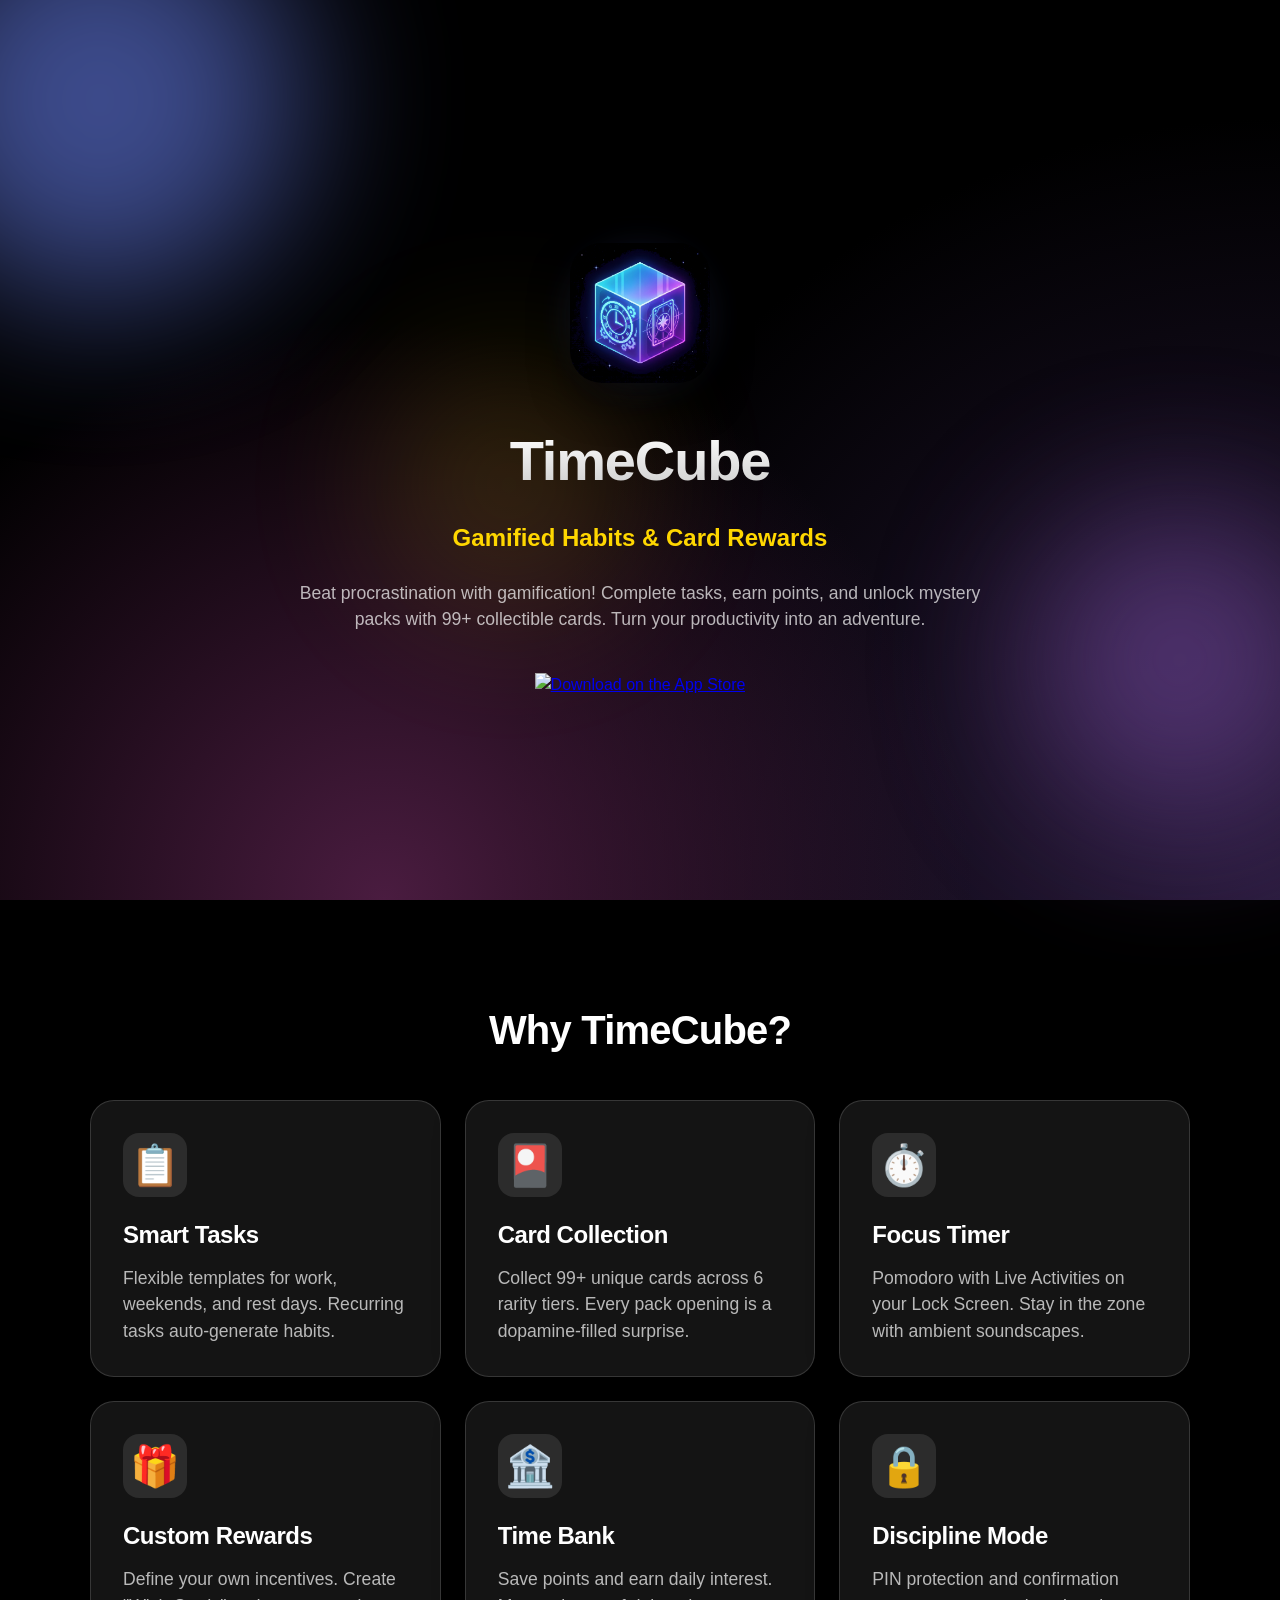
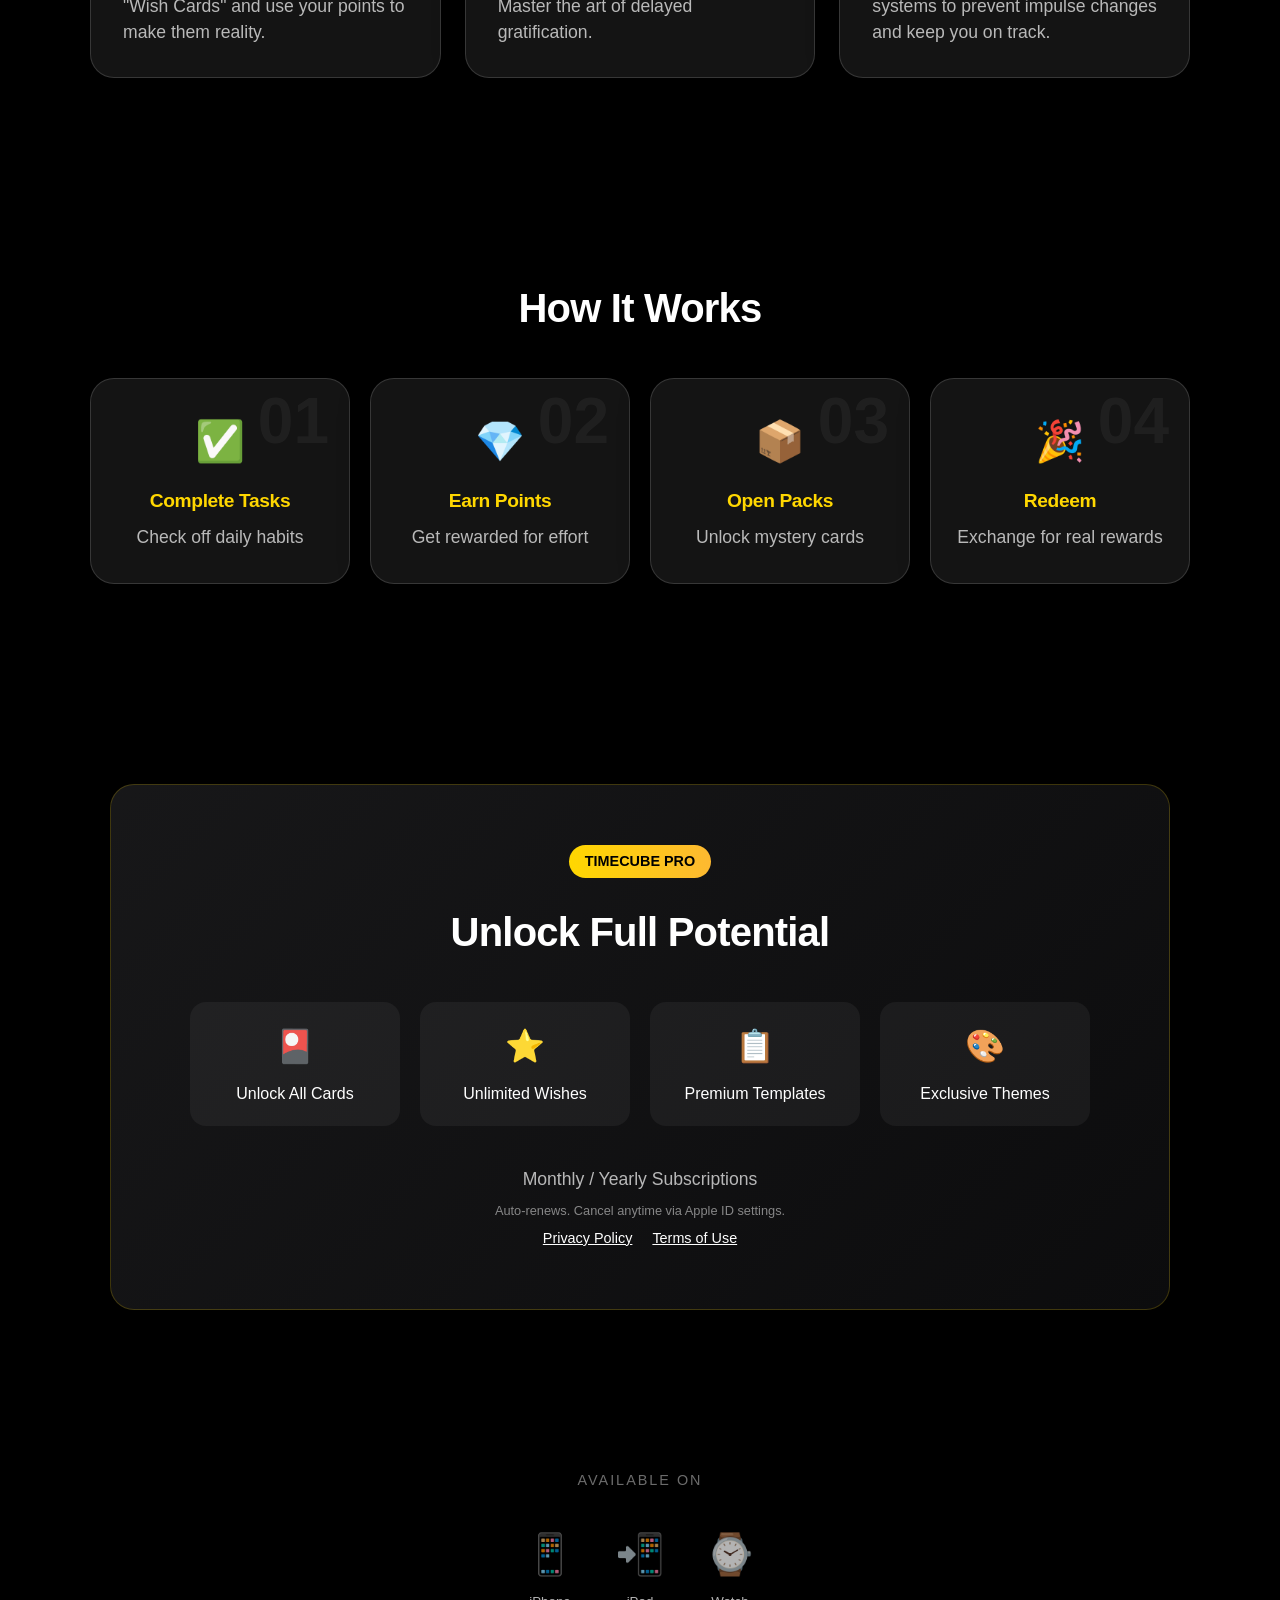
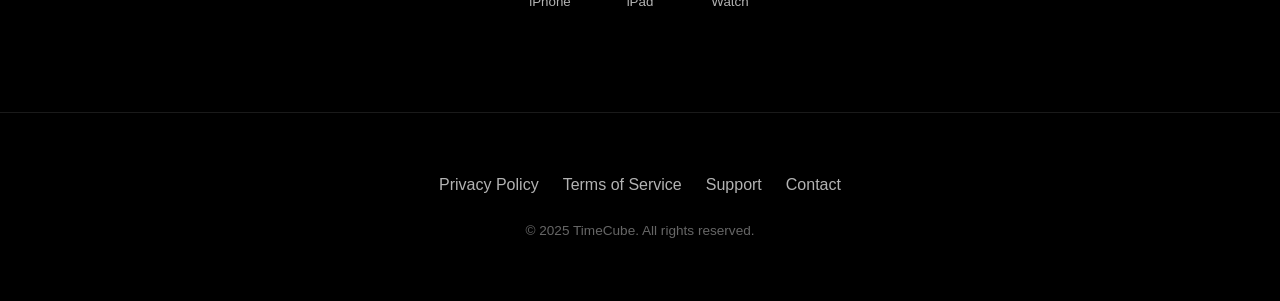
==== commit 967d1676: "Fix app icon display on marketing page" ====
--- a/index.html
+++ b/index.html
@@ -523,8 +523,7 @@
         <section class="hero">
             <div class="app-icon-wrapper reveal active">
                 <div class="app-icon-glow"></div>
-                <img src="https://is1-ssl.mzstatic.com/image/thumb/Purple221/v4/c2/c8/5e/c2c85e34-2c04-b95b-0817-e9af4ccf3cd9/AppIcon-0-0-1x_U007epad-0-1-85-220.png/460x0w.webp"
-                    alt="TimeCube App Icon" class="app-icon">
+                <img src="app-icon.png" alt="TimeCube App Icon" class="app-icon">
             </div>
 
             <div class="hero-text reveal">
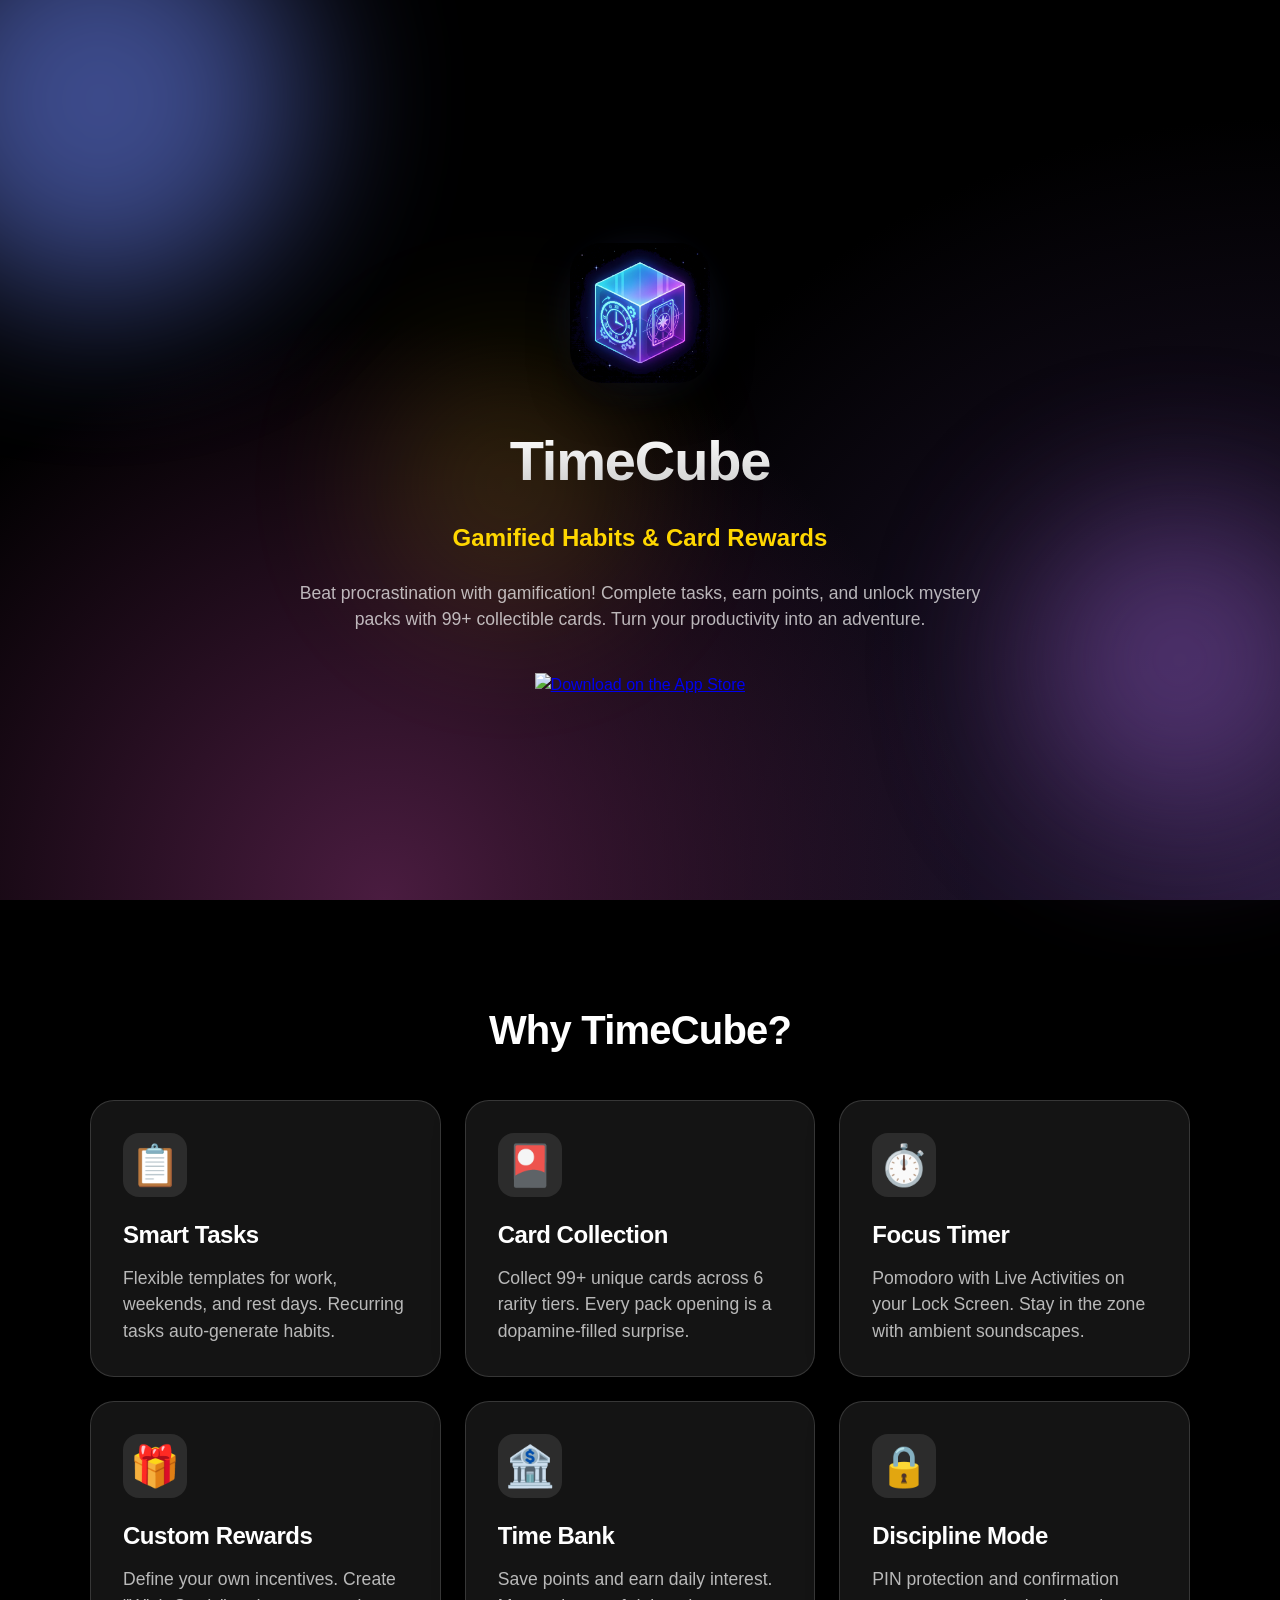
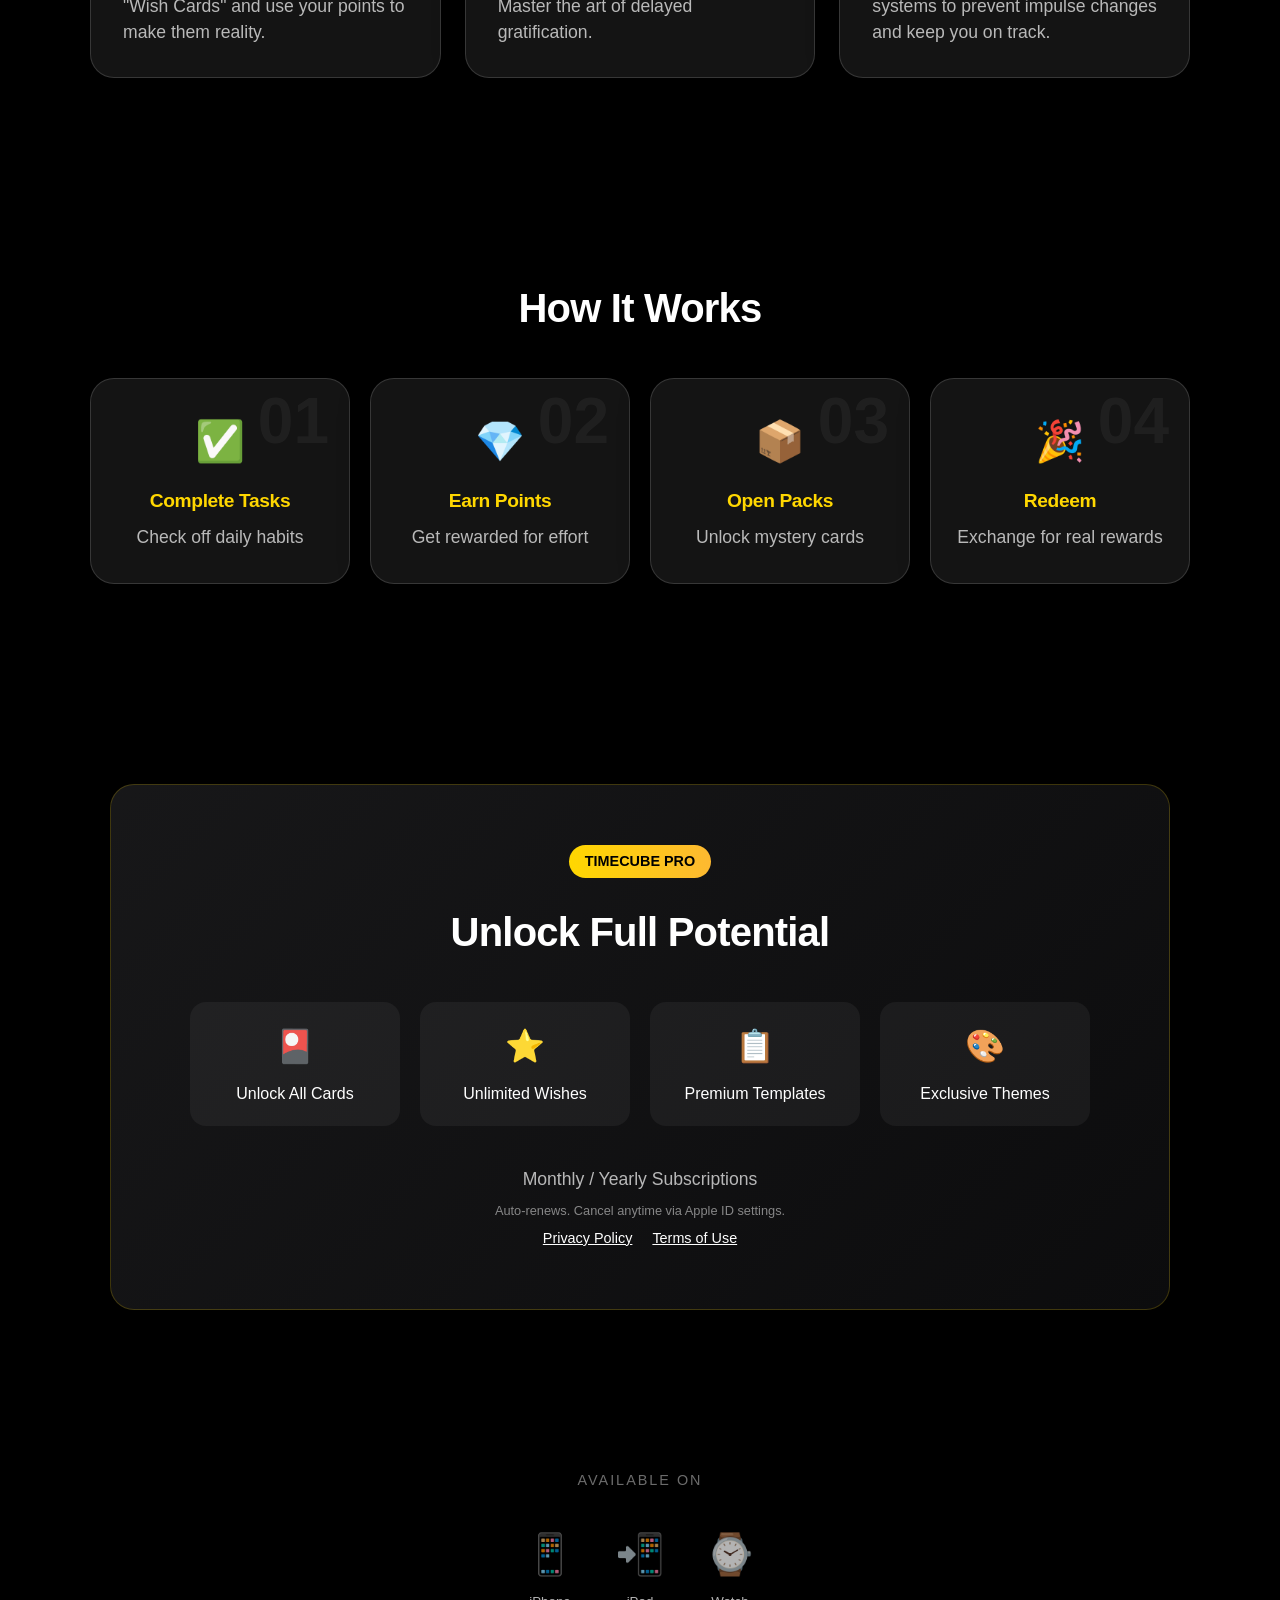
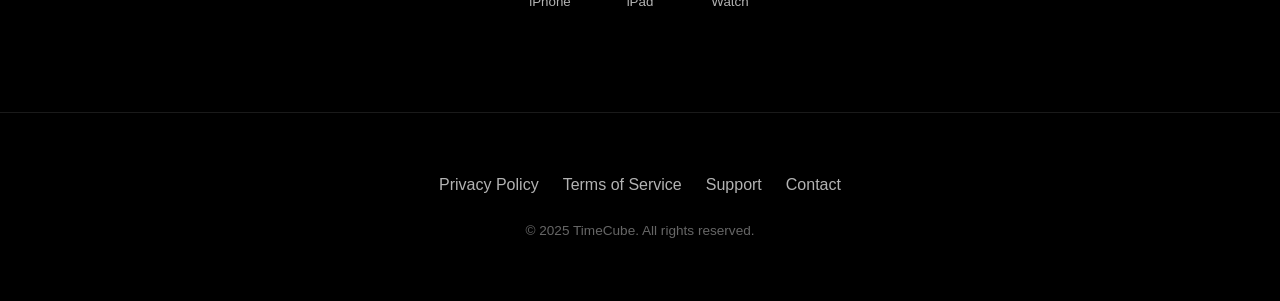
==== commit e87be4b4: "chore: switch support email to support@keepsub.com and guide users to email Co-Authored-By: Claude O" ====
--- a/index.html
+++ b/index.html
@@ -670,7 +670,7 @@
             <a href="privacy.html">Privacy Policy</a>
             <a href="terms.html">Terms of Service</a>
             <a href="support.html">Support</a>
-            <a href="mailto:davidvabi106@gmail.com">Contact</a>
+            <a href="mailto:support@keepsub.com">Contact</a>
         </div>
         <p class="copyright">© 2025 TimeCube. All rights reserved.</p>
     </footer>
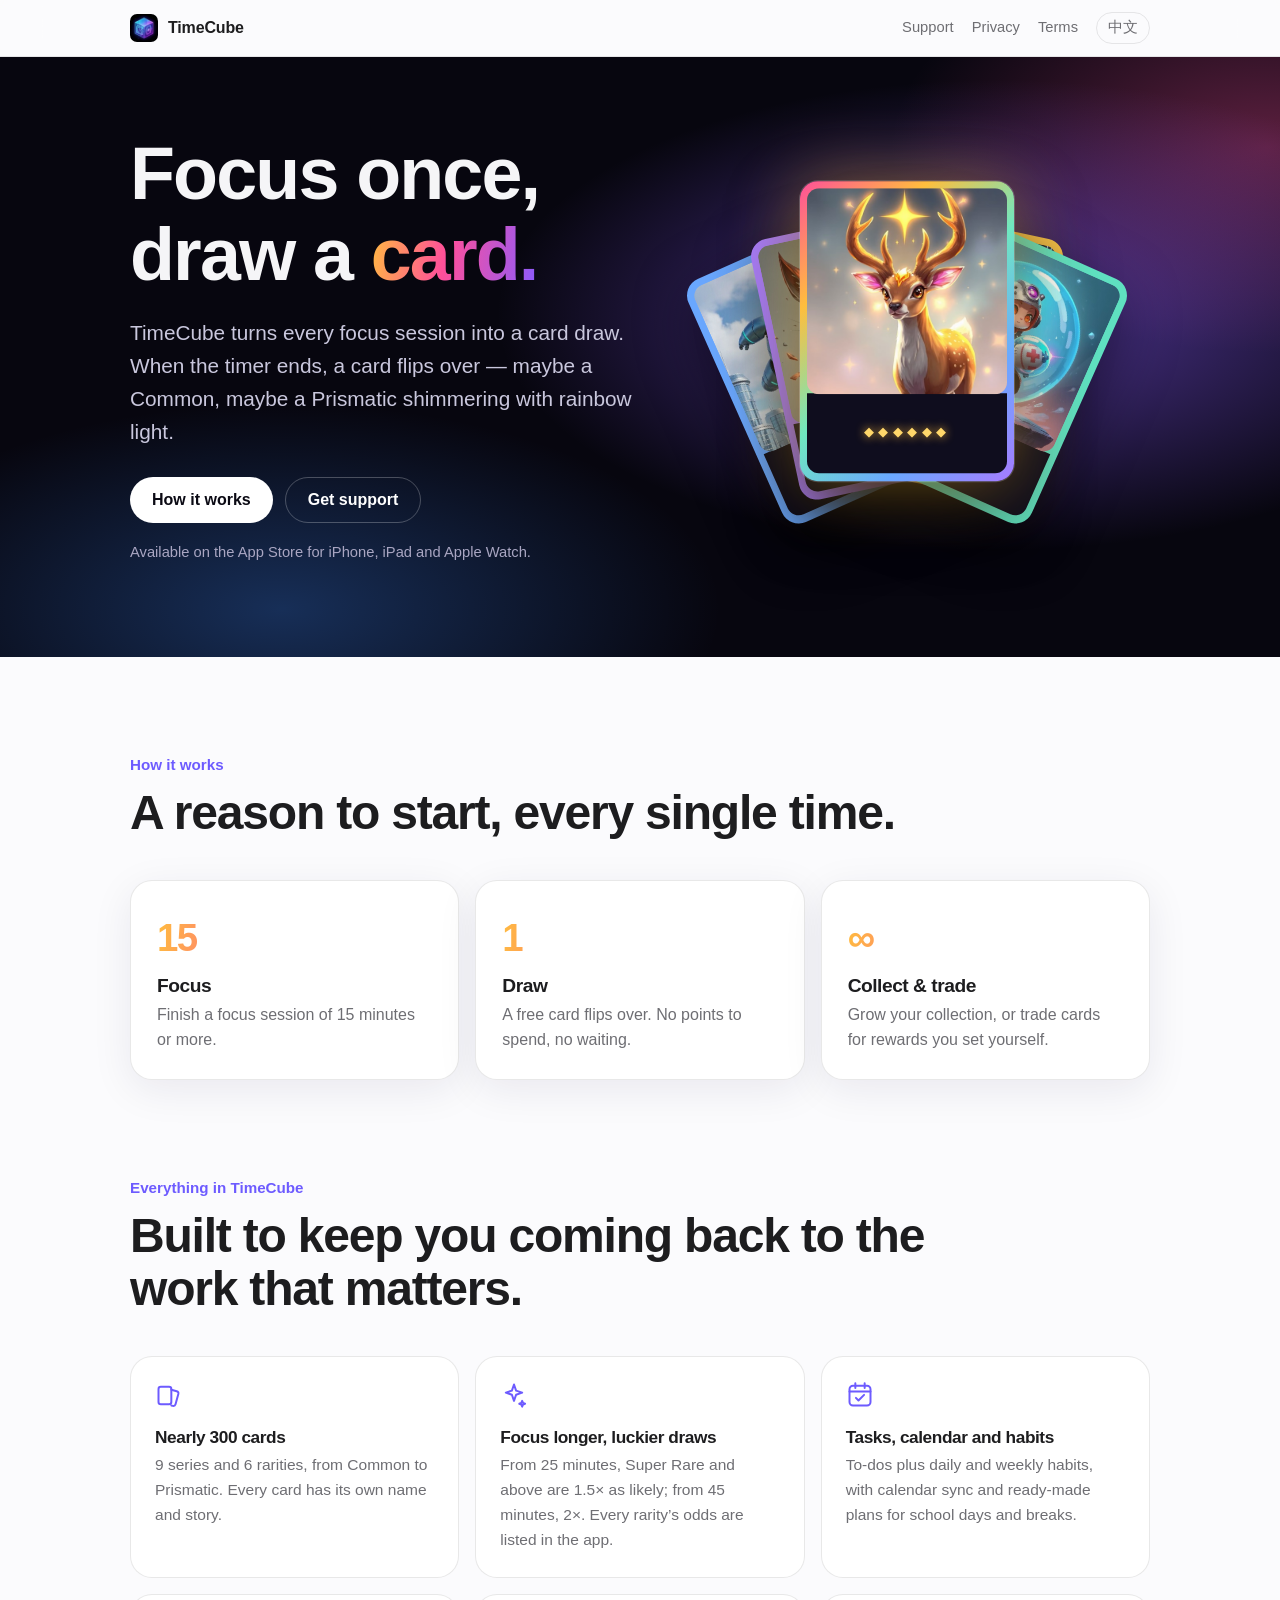
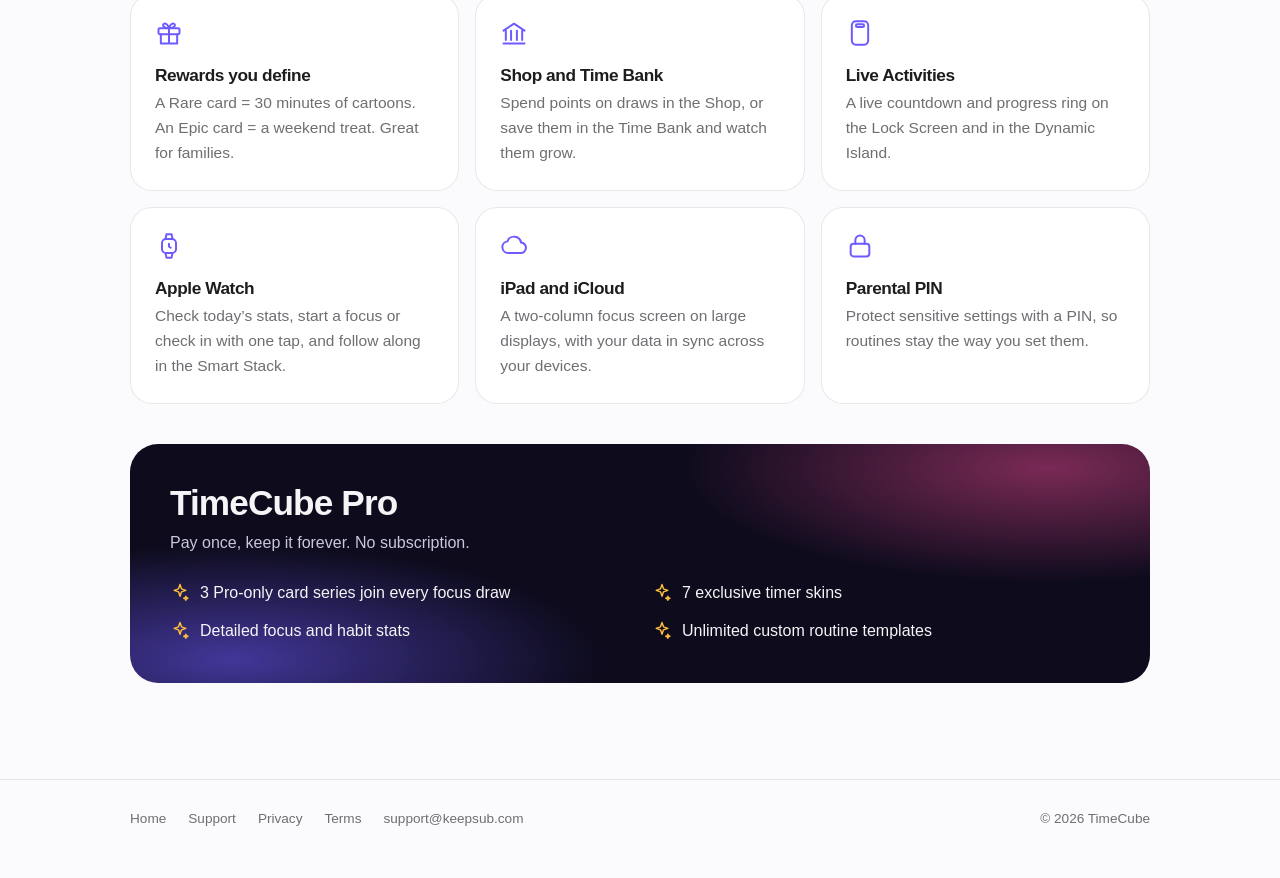
==== commit 08c8201d: "feat: redesign public site and update content for TimeCube 1.4.0 - New shared design (sticky glass n" ====
--- a/index.html
+++ b/index.html
@@ -1,697 +1,37 @@
 <!DOCTYPE html>
 <html lang="en">
-
 <head>
-    <meta charset="UTF-8">
-    <meta name="viewport" content="width=device-width, initial-scale=1.0">
-    <title>TimeCube - Gamified Habits & Card Rewards</title>
-    <meta name="description"
-        content="TimeCube is a gamified task manager that turns your goals into an adventure through a card-collecting reward system. Available on iOS, iPadOS, and watchOS.">
-    <meta name="keywords"
-        content="habit tracker, task manager, gamification, productivity, iOS app, card collection, pomodoro">
-
-    <!-- Open Graph -->
-    <meta property="og:title" content="TimeCube - Gamified Habits & Card Rewards">
-    <meta property="og:description"
-        content="Beat procrastination with gamification! Complete tasks, earn points, unlock mystery packs with 99+ collectible cards.">
-    <meta property="og:type" content="website">
-    <meta property="og:url" content="https://zergcsda.github.io/timecube-docs/">
-
-    <!-- Favicon -->
-    <link rel="icon" type="image/png"
-        href="https://is1-ssl.mzstatic.com/image/thumb/Purple211/v4/xx/xx/xx/icon.png/60x60bb.png">
-
-    <style>
-        :root {
-            --primary: #667eea;
-            --primary-glow: rgba(102, 126, 234, 0.6);
-            --accent: #FFD700;
-            --bg-dark: #000000;
-            --glass-bg: rgba(255, 255, 255, 0.08);
-            --glass-border: rgba(255, 255, 255, 0.15);
-            --text-main: #ffffff;
-            --text-secondary: rgba(255, 255, 255, 0.7);
-        }
-
-        * {
-            box-sizing: border-box;
-            margin: 0;
-            padding: 0;
-        }
-
-        body {
-            font-family: -apple-system, BlinkMacSystemFont, "SF Pro Display", "Segoe UI", Roboto, sans-serif;
-            background-color: var(--bg-dark);
-            color: var(--text-main);
-            line-height: 1.5;
-            overflow-x: hidden;
-            -webkit-font-smoothing: antialiased;
-        }
-
-        /* Animated Mesh Gradient Background */
-        .background-mesh {
-            position: fixed;
-            top: 0;
-            left: 0;
-            width: 100vw;
-            height: 100vh;
-            z-index: -1;
-            background: radial-gradient(circle at 15% 50%, #4a1c40, transparent 25%),
-                radial-gradient(circle at 85% 30%, #1c2e4a, transparent 25%),
-                radial-gradient(circle at 50% 50%, #2a1b3d, transparent 50%);
-            background-size: 200% 200%;
-            animation: gradientMove 15s ease infinite alternate;
-        }
-
-        /* Glowing Orbs */
-        .orb {
-            position: fixed;
-            border-radius: 50%;
-            filter: blur(80px);
-            z-index: -1;
-            opacity: 0.6;
-            animation: float 10s infinite ease-in-out;
-        }
-
-        .orb-1 {
-            width: 400px;
-            height: 400px;
-            background: #667eea;
-            top: -100px;
-            left: -100px;
-        }
-
-        .orb-2 {
-            width: 300px;
-            height: 300px;
-            background: #764ba2;
-            bottom: 10%;
-            right: -50px;
-            animation-delay: -5s;
-        }
-
-        .orb-3 {
-            width: 250px;
-            height: 250px;
-            background: #FFD700;
-            top: 40%;
-            left: 30%;
-            opacity: 0.15;
-            animation-delay: -2s;
-        }
-
-        @keyframes gradientMove {
-            0% {
-                background-position: 0% 50%;
-            }
-
-            50% {
-                background-position: 100% 50%;
-            }
-
-            100% {
-                background-position: 0% 50%;
-            }
-        }
-
-        @keyframes float {
-
-            0%,
-            100% {
-                transform: translate(0, 0);
-            }
-
-            50% {
-                transform: translate(30px, -30px);
-            }
-        }
-
-        /* Glass Utility */
-        .glass {
-            background: var(--glass-bg);
-            backdrop-filter: blur(20px);
-            -webkit-backdrop-filter: blur(20px);
-            border: 1px solid var(--glass-border);
-            border-radius: 24px;
-            box-shadow: 0 8px 32px 0 rgba(0, 0, 0, 0.3);
-        }
-
-        .container {
-            max-width: 1100px;
-            margin: 0 auto;
-            padding: 0 24px;
-        }
-
-        /* Typography */
-        h1,
-        h2,
-        h3,
-        h4 {
-            font-weight: 700;
-            letter-spacing: -0.02em;
-        }
-
-        h1 {
-            font-size: 3.5rem;
-            line-height: 1.1;
-            margin-bottom: 0.5em;
-            background: linear-gradient(180deg, #fff 0%, #ccc 100%);
-            -webkit-background-clip: text;
-            -webkit-text-fill-color: transparent;
-        }
-
-        h2 {
-            font-size: 2.5rem;
-            margin-bottom: 1em;
-            text-align: center;
-        }
-
-        p {
-            color: var(--text-secondary);
-            font-size: 1.1rem;
-        }
-
-        /* Hero Section */
-        .hero {
-            min-height: 100vh;
-            display: flex;
-            flex-direction: column;
-            justify-content: center;
-            align-items: center;
-            text-align: center;
-            padding: 120px 20px 80px;
-            position: relative;
-        }
-
-        .app-icon-wrapper {
-            position: relative;
-            margin-bottom: 40px;
-        }
-
-        .app-icon {
-            width: 140px;
-            height: 140px;
-            border-radius: 32px;
-            box-shadow: 0 20px 40px rgba(0, 0, 0, 0.4);
-            transition: transform 0.5s cubic-bezier(0.34, 1.56, 0.64, 1);
-            position: relative;
-            z-index: 2;
-        }
-
-        .app-icon-glow {
-            position: absolute;
-            top: 50%;
-            left: 50%;
-            transform: translate(-50%, -50%);
-            width: 160px;
-            height: 160px;
-            background: radial-gradient(circle, var(--primary-glow) 0%, transparent 70%);
-            filter: blur(20px);
-            z-index: 1;
-            opacity: 0.8;
-            animation: pulse 3s infinite;
-        }
-
-        .app-icon:hover {
-            transform: scale(1.05) rotate(-3deg);
-        }
-
-        @keyframes pulse {
-
-            0%,
-            100% {
-                opacity: 0.6;
-                transform: translate(-50%, -50%) scale(1);
-            }
-
-            50% {
-                opacity: 1;
-                transform: translate(-50%, -50%) scale(1.1);
-            }
-        }
-
-        .hero-text {
-            max-width: 700px;
-            margin-bottom: 40px;
-        }
-
-        .tagline {
-            font-size: 1.5rem;
-            color: var(--accent);
-            font-weight: 600;
-            margin-bottom: 24px;
-            display: block;
-        }
-
-        .download-btn {
-            display: inline-block;
-            transition: transform 0.2s, filter 0.2s;
-        }
-
-        .download-btn:hover {
-            transform: scale(1.03);
-            filter: brightness(1.1);
-        }
-
-        .app-store-badge {
-            height: 60px;
-        }
-
-        /* Features Section */
-        .features {
-            padding: 100px 0;
-        }
-
-        .features-grid {
-            display: grid;
-            grid-template-columns: repeat(auto-fit, minmax(320px, 1fr));
-            gap: 24px;
-        }
-
-        .feature-card {
-            padding: 32px;
-            transition: transform 0.3s ease, background 0.3s;
-            position: relative;
-            overflow: hidden;
-        }
-
-        .feature-card::before {
-            content: '';
-            position: absolute;
-            top: 0;
-            left: 0;
-            right: 0;
-            bottom: 0;
-            background: linear-gradient(135deg, rgba(255, 255, 255, 0.1), transparent);
-            opacity: 0;
-            transition: opacity 0.3s;
-        }
-
-        .feature-card:hover {
-            transform: translateY(-8px);
-            background: rgba(255, 255, 255, 0.12);
-        }
-
-        .feature-card:hover::before {
-            opacity: 1;
-        }
-
-        .feature-icon {
-            font-size: 2.5rem;
-            margin-bottom: 20px;
-            background: rgba(255, 255, 255, 0.1);
-            width: 64px;
-            height: 64px;
-            display: flex;
-            align-items: center;
-            justify-content: center;
-            border-radius: 16px;
-        }
-
-        .feature-card h3 {
-            font-size: 1.5rem;
-            margin-bottom: 12px;
-            color: #fff;
-        }
-
-        /* How It Works */
-        .how-it-works {
-            padding: 100px 0;
-        }
-
-        .steps-container {
-            display: flex;
-            justify-content: center;
-            gap: 20px;
-            flex-wrap: wrap;
-        }
-
-        .step-card {
-            flex: 1;
-            min-width: 220px;
-            max-width: 280px;
-            padding: 32px 20px;
-            text-align: center;
-            position: relative;
-        }
-
-        .step-number {
-            font-size: 4rem;
-            font-weight: 800;
-            color: rgba(255, 255, 255, 0.05);
-            position: absolute;
-            top: 10px;
-            right: 20px;
-            line-height: 1;
-        }
-
-        .step-icon {
-            font-size: 2.5rem;
-            margin-bottom: 16px;
-            display: block;
-        }
-
-        .step-card h4 {
-            font-size: 1.2rem;
-            margin-bottom: 8px;
-            color: var(--accent);
-        }
-
-        /* Pro Section */
-        .pro-section {
-            text-align: center;
-            padding: 100px 20px;
-            position: relative;
-            overflow: hidden;
-        }
-
-        .pro-container {
-            background: linear-gradient(135deg, rgba(29, 29, 31, 0.8), rgba(20, 20, 22, 0.6));
-            padding: 60px 20px;
-            border: 1px solid rgba(255, 215, 0, 0.2);
-        }
-
-        .pro-badge {
-            background: linear-gradient(90deg, #FFD700, #FDB931);
-            color: #000;
-            padding: 6px 16px;
-            border-radius: 20px;
-            font-weight: 700;
-            font-size: 0.9rem;
-            text-transform: uppercase;
-            margin-bottom: 24px;
-            display: inline-block;
-        }
-
-        .pro-grid {
-            display: grid;
-            grid-template-columns: repeat(auto-fit, minmax(200px, 1fr));
-            gap: 20px;
-            margin: 40px auto;
-            max-width: 900px;
-        }
-
-        .pro-item {
-            background: rgba(255, 255, 255, 0.05);
-            padding: 20px;
-            border-radius: 16px;
-            display: flex;
-            flex-direction: column;
-            align-items: center;
-            gap: 12px;
-        }
-
-        .pro-item span:first-child {
-            font-size: 2rem;
-        }
-
-        .subscription-details {
-            margin-top: 40px;
-            font-size: 0.9rem;
-            color: rgba(255, 255, 255, 0.5);
-        }
-
-        .subscription-details a {
-            color: var(--text-main);
-            text-decoration: underline;
-            margin: 0 8px;
-            transition: color 0.2s;
-        }
-
-        .subscription-details a:hover {
-            color: var(--accent);
-        }
-
-        /* Available On */
-        .platforms-section {
-            padding: 60px 0;
-            text-align: center;
-        }
-
-        .platform-icons {
-            display: flex;
-            justify-content: center;
-            gap: 40px;
-            margin-top: 32px;
-            flex-wrap: wrap;
-        }
-
-        .platform-item {
-            display: flex;
-            flex-direction: column;
-            align-items: center;
-            gap: 8px;
-            opacity: 0.7;
-            transition: opacity 0.2s;
-        }
-
-        .platform-item:hover {
-            opacity: 1;
-        }
-
-        .platform-item span {
-            font-size: 2.5rem;
-        }
-
-        /* Footer */
-        footer {
-            padding: 60px 20px;
-            text-align: center;
-            border-top: 1px solid rgba(255, 255, 255, 0.1);
-            margin-top: 40px;
-        }
-
-        .footer-links {
-            display: flex;
-            justify-content: center;
-            gap: 24px;
-            margin-bottom: 24px;
-            flex-wrap: wrap;
-        }
-
-        .footer-links a {
-            color: var(--text-secondary);
-            text-decoration: none;
-            transition: color 0.2s;
-        }
-
-        .footer-links a:hover {
-            color: #fff;
-        }
-
-        .copyright {
-            font-size: 0.85rem;
-            color: rgba(255, 255, 255, 0.4);
-        }
-
-        /* Animations on Scroll */
-        .reveal {
-            opacity: 0;
-            transform: translateY(30px);
-            transition: all 0.8s ease;
-        }
-
-        .reveal.active {
-            opacity: 1;
-            transform: translateY(0);
-        }
-
-        @media (max-width: 768px) {
-            h1 {
-                font-size: 2.5rem;
-            }
-
-            .hero {
-                padding-top: 100px;
-            }
-
-            .feature-card {
-                padding: 24px;
-            }
-        }
-    </style>
+<meta charset="UTF-8">
+<meta name="viewport" content="width=device-width, initial-scale=1">
+<title>TimeCube — Focus once, draw a card</title>
+<meta name="description" content="TimeCube turns every focus session into a card draw. Nearly 300 cards, tasks and habits, Live Activities and Apple Watch.">
+<meta name="theme-color" content="#07060f">
+<meta property="og:title" content="TimeCube — Focus once, draw a card">
+<meta property="og:description" content="TimeCube turns every focus session into a card draw. Nearly 300 cards, tasks and habits, Live Activities and Apple Watch.">
+<meta property="og:image" content="https://zergcsda.github.io/timecube-docs/app-icon.png">
+<link rel="icon" href="app-icon.png">
+<link rel="apple-touch-icon" href="app-icon.png">
+<link rel="stylesheet" href="style.css">
 </head>
-
 <body>
-    <div class="background-mesh"></div>
-    <div class="orb orb-1"></div>
-    <div class="orb orb-2"></div>
-    <div class="orb orb-3"></div>
-
-    <main>
-        <!-- Hero Section -->
-        <section class="hero">
-            <div class="app-icon-wrapper reveal active">
-                <div class="app-icon-glow"></div>
-                <img src="app-icon.png" alt="TimeCube App Icon" class="app-icon">
-            </div>
-
-            <div class="hero-text reveal">
-                <h1>TimeCube</h1>
-                <span class="tagline">Gamified Habits & Card Rewards</span>
-                <p>Beat procrastination with gamification! Complete tasks, earn points, and unlock mystery packs with
-                    99+ collectible cards. Turn your productivity into an adventure.</p>
-            </div>
-
-            <a href="https://apps.apple.com/app/timecube/id6740047491" target="_blank" class="download-btn reveal">
-                <img src="https://tools.applemediaservices.com/api/badges/download-on-the-app-store/black/en-us?size=250x83"
-                    alt="Download on the App Store" class="app-store-badge">
-            </a>
-        </section>
-
-        <!-- Features Grid -->
-        <section class="container features">
-            <h2 class="reveal">Why TimeCube?</h2>
-            <div class="features-grid">
-                <div class="feature-card glass reveal">
-                    <div class="feature-icon">📋</div>
-                    <h3>Smart Tasks</h3>
-                    <p>Flexible templates for work, weekends, and rest days. Recurring tasks auto-generate habits.</p>
-                </div>
-                <div class="feature-card glass reveal">
-                    <div class="feature-icon">🎴</div>
-                    <h3>Card Collection</h3>
-                    <p>Collect 99+ unique cards across 6 rarity tiers. Every pack opening is a dopamine-filled surprise.
-                    </p>
-                </div>
-                <div class="feature-card glass reveal">
-                    <div class="feature-icon">⏱️</div>
-                    <h3>Focus Timer</h3>
-                    <p>Pomodoro with Live Activities on your Lock Screen. Stay in the zone with ambient soundscapes.</p>
-                </div>
-                <div class="feature-card glass reveal">
-                    <div class="feature-icon">🎁</div>
-                    <h3>Custom Rewards</h3>
-                    <p>Define your own incentives. Create "Wish Cards" and use your points to make them reality.</p>
-                </div>
-                <div class="feature-card glass reveal">
-                    <div class="feature-icon">🏦</div>
-                    <h3>Time Bank</h3>
-                    <p>Save points and earn daily interest. Master the art of delayed gratification.</p>
-                </div>
-                <div class="feature-card glass reveal">
-                    <div class="feature-icon">🔒</div>
-                    <h3>Discipline Mode</h3>
-                    <p>PIN protection and confirmation systems to prevent impulse changes and keep you on track.</p>
-                </div>
-            </div>
-        </section>
-
-        <!-- How It Works -->
-        <section class="container how-it-works">
-            <h2 class="reveal">How It Works</h2>
-            <div class="steps-container">
-                <div class="step-card glass reveal">
-                    <span class="step-number">01</span>
-                    <span class="step-icon">✅</span>
-                    <h4>Complete Tasks</h4>
-                    <p>Check off daily habits</p>
-                </div>
-                <div class="step-card glass reveal">
-                    <span class="step-number">02</span>
-                    <span class="step-icon">💎</span>
-                    <h4>Earn Points</h4>
-                    <p>Get rewarded for effort</p>
-                </div>
-                <div class="step-card glass reveal">
-                    <span class="step-number">03</span>
-                    <span class="step-icon">📦</span>
-                    <h4>Open Packs</h4>
-                    <p>Unlock mystery cards</p>
-                </div>
-                <div class="step-card glass reveal">
-                    <span class="step-number">04</span>
-                    <span class="step-icon">🎉</span>
-                    <h4>Redeem</h4>
-                    <p>Exchange for real rewards</p>
-                </div>
-            </div>
-        </section>
-
-        <!-- Pro Section -->
-        <section class="container pro-section">
-            <div class="glass pro-container reveal">
-                <span class="pro-badge">TimeCube Pro</span>
-                <h2>Unlock Full Potential</h2>
-                <div class="pro-grid">
-                    <div class="pro-item">
-                        <span>🎴</span>
-                        <span>Unlock All Cards</span>
-                    </div>
-                    <div class="pro-item">
-                        <span>⭐</span>
-                        <span>Unlimited Wishes</span>
-                    </div>
-                    <div class="pro-item">
-                        <span>📋</span>
-                        <span>Premium Templates</span>
-                    </div>
-                    <div class="pro-item">
-                        <span>🎨</span>
-                        <span>Exclusive Themes</span>
-                    </div>
-                </div>
-
-                <div class="subscription-details">
-                    <p>Monthly / Yearly Subscriptions</p>
-                    <p style="margin: 8px 0; opacity: 0.7; font-size: 0.8rem;">Auto-renews. Cancel anytime via Apple ID
-                        settings.</p>
-                    <div>
-                        <a href="privacy.html">Privacy Policy</a>
-                        <a href="terms.html">Terms of Use</a>
-                    </div>
-                </div>
-            </div>
-        </section>
-
-        <!-- Platforms -->
-        <section class="platforms-section reveal">
-            <p style="text-transform: uppercase; letter-spacing: 2px; font-size: 0.9rem; opacity: 0.6;">Available On</p>
-            <div class="platform-icons">
-                <div class="platform-item">
-                    <span>📱</span>
-                    <small>iPhone</small>
-                </div>
-                <div class="platform-item">
-                    <span>📲</span>
-                    <small>iPad</small>
-                </div>
-                <div class="platform-item">
-                    <span>⌚</span>
-                    <small>Watch</small>
-                </div>
-            </div>
-        </section>
-    </main>
-
-    <!-- Footer -->
-    <footer>
-        <div class="footer-links">
-            <a href="privacy.html">Privacy Policy</a>
-            <a href="terms.html">Terms of Service</a>
-            <a href="support.html">Support</a>
-            <a href="mailto:support@keepsub.com">Contact</a>
-        </div>
-        <p class="copyright">© 2025 TimeCube. All rights reserved.</p>
-    </footer>
-
-    <script>
-        // Simple scroll reveal animation
-        function reveal() {
-            var reveals = document.querySelectorAll(".reveal");
-            for (var i = 0; i < reveals.length; i++) {
-                var windowHeight = window.innerHeight;
-                var elementTop = reveals[i].getBoundingClientRect().top;
-                var elementVisible = 150;
-                if (elementTop < windowHeight - elementVisible) {
-                    reveals[i].classList.add("active");
-                }
-            }
-        }
-        window.addEventListener("scroll", reveal);
-        // Trigger once on load
-        reveal();
-    </script>
+<nav class="top"><div class="wrap">
+<a class="brand" href="index.html"><img src="app-icon.png" alt="">TimeCube</a>
+<div class="links"><a href="support.html" class="">Support</a><a href="privacy.html" class="">Privacy</a><a href="terms.html" class="hide-s">Terms</a><a class="lang" href="index_zh.html" lang="zh-Hans">中文</a></div>
+</div></nav>
+<header class="hero"><div class="wrap">
+<div><h1>Focus once,<br>draw a <span class="grad">card.</span></h1><p class="lead">TimeCube turns every focus session into a card draw. When the timer ends, a card flips over — maybe a Common, maybe a Prismatic shimmering with rainbow light.</p>
+<div class="actions"><a class="btn primary" href="#how">How it works</a><a class="btn ghost" href="support.html">Get support</a></div>
+<p class="avail">Available on the App Store for iPhone, iPad and Apple Watch.</p></div>
+<div class="fan" aria-hidden="true"><div class="card"><img src="media/robocat_28.jpg" alt="" loading="eager"><i>◆◆</i></div><div class="card"><img src="media/sparkbit_30.jpg" alt="" loading="eager"><i>◆◆◆◆</i></div><div class="card"><img src="media/sparkbit_28.jpg" alt="" loading="eager"><i>◆◆◆◆◆◆</i></div><div class="card"><img src="media/thunderpet_legendary.jpg" alt="" loading="eager"><i>◆◆◆◆◆</i></div><div class="card"><img src="media/chrono_28.jpg" alt="" loading="eager"><i>◆◆◆</i></div></div>
+</div></header>
+<main class="wrap">
+<section class="block" id="how"><div class="eyebrow">How it works</div><h2>A reason to start, every single time.</h2>
+<div class="steps"><div class="step"><b class="grad">15</b><h3>Focus</h3><p>Finish a focus session of 15 minutes or more.</p></div><div class="step"><b class="grad">1</b><h3>Draw</h3><p>A free card flips over. No points to spend, no waiting.</p></div><div class="step"><b class="grad">∞</b><h3>Collect & trade</h3><p>Grow your collection, or trade cards for rewards you set yourself.</p></div></div></section>
+<section class="block"><div class="eyebrow">Everything in TimeCube</div><h2>Built to keep you coming back to the work that matters.</h2>
+<div class="grid"><div class="feat"><svg class="ic" width="28" height="28" viewBox="0 0 24 24" fill="none" stroke="currentColor" stroke-width="1.7" stroke-linecap="round" stroke-linejoin="round" aria-hidden="true"><rect x="3" y="5" width="11" height="15" rx="2"/><path d="M14 7.5l4.6 1.3a2 2 0 0 1 1.4 2.4l-2.4 8.7a2 2 0 0 1-2.4 1.4l-1.2-.3"/></svg><h3>Nearly 300 cards</h3><p>9 series and 6 rarities, from Common to Prismatic. Every card has its own name and story.</p></div><div class="feat"><svg class="ic" width="28" height="28" viewBox="0 0 24 24" fill="none" stroke="currentColor" stroke-width="1.7" stroke-linecap="round" stroke-linejoin="round" aria-hidden="true"><path d="M12 3l1.8 5.2L19 10l-5.2 1.8L12 17l-1.8-5.2L5 10l5.2-1.8z"/><path d="M19 17l.7 1.8 1.8.7-1.8.7L19 22l-.7-1.8-1.8-.7 1.8-.7z"/></svg><h3>Focus longer, luckier draws</h3><p>From 25 minutes, Super Rare and above are 1.5× as likely; from 45 minutes, 2×. Every rarity’s odds are listed in the app.</p></div><div class="feat"><svg class="ic" width="28" height="28" viewBox="0 0 24 24" fill="none" stroke="currentColor" stroke-width="1.7" stroke-linecap="round" stroke-linejoin="round" aria-hidden="true"><rect x="3" y="4" width="18" height="17" rx="3"/><path d="M3 9h18M8 2v4M16 2v4M8.5 14.5l2.2 2.2 4.8-4.8"/></svg><h3>Tasks, calendar and habits</h3><p>To-dos plus daily and weekly habits, with calendar sync and ready-made plans for school days and breaks.</p></div><div class="feat"><svg class="ic" width="28" height="28" viewBox="0 0 24 24" fill="none" stroke="currentColor" stroke-width="1.7" stroke-linecap="round" stroke-linejoin="round" aria-hidden="true"><rect x="3" y="8" width="18" height="5" rx="1"/><path d="M5 13v8h14v-8M12 8v13M12 8S10.5 3 8 4s-.5 4 4 4zm0 0s1.5-5 4-4 .5 4-4 4z"/></svg><h3>Rewards you define</h3><p>A Rare card = 30 minutes of cartoons. An Epic card = a weekend treat. Great for families.</p></div><div class="feat"><svg class="ic" width="28" height="28" viewBox="0 0 24 24" fill="none" stroke="currentColor" stroke-width="1.7" stroke-linecap="round" stroke-linejoin="round" aria-hidden="true"><path d="M3 10l9-6 9 6M5 10v8M9.5 10v8M14.5 10v8M19 10v8M3 21h18"/></svg><h3>Shop and Time Bank</h3><p>Spend points on draws in the Shop, or save them in the Time Bank and watch them grow.</p></div><div class="feat"><svg class="ic" width="28" height="28" viewBox="0 0 24 24" fill="none" stroke="currentColor" stroke-width="1.7" stroke-linecap="round" stroke-linejoin="round" aria-hidden="true"><rect x="5" y="2" width="14" height="20" rx="3.5"/><rect x="8.5" y="4.5" width="7" height="2.4" rx="1.2"/></svg><h3>Live Activities</h3><p>A live countdown and progress ring on the Lock Screen and in the Dynamic Island.</p></div><div class="feat"><svg class="ic" width="28" height="28" viewBox="0 0 24 24" fill="none" stroke="currentColor" stroke-width="1.7" stroke-linecap="round" stroke-linejoin="round" aria-hidden="true"><rect x="6" y="6" width="12" height="12" rx="3.5"/><path d="M9 6l.8-4h4.4L15 6M9 18l.8 4h4.4l.8-4M12 10v2.5l1.5 1"/></svg><h3>Apple Watch</h3><p>Check today’s stats, start a focus or check in with one tap, and follow along in the Smart Stack.</p></div><div class="feat"><svg class="ic" width="28" height="28" viewBox="0 0 24 24" fill="none" stroke="currentColor" stroke-width="1.7" stroke-linecap="round" stroke-linejoin="round" aria-hidden="true"><path d="M7 18a5 5 0 0 1-.6-9.96A6 6 0 0 1 18 9a4.5 4.5 0 0 1-.5 9z"/></svg><h3>iPad and iCloud</h3><p>A two-column focus screen on large displays, with your data in sync across your devices.</p></div><div class="feat"><svg class="ic" width="28" height="28" viewBox="0 0 24 24" fill="none" stroke="currentColor" stroke-width="1.7" stroke-linecap="round" stroke-linejoin="round" aria-hidden="true"><rect x="4" y="10" width="16" height="11" rx="2.5"/><path d="M8 10V7a4 4 0 0 1 8 0v3"/></svg><h3>Parental PIN</h3><p>Protect sensitive settings with a PIN, so routines stay the way you set them.</p></div></div>
+<div class="pro"><h3>TimeCube Pro</h3><p>Pay once, keep it forever. No subscription.</p><ul><li><svg class="ic" width="20" height="20" viewBox="0 0 24 24" fill="none" stroke="currentColor" stroke-width="1.7" stroke-linecap="round" stroke-linejoin="round" aria-hidden="true"><path d="M12 3l1.8 5.2L19 10l-5.2 1.8L12 17l-1.8-5.2L5 10l5.2-1.8z"/><path d="M19 17l.7 1.8 1.8.7-1.8.7L19 22l-.7-1.8-1.8-.7 1.8-.7z"/></svg><span>3 Pro-only card series join every focus draw</span></li><li><svg class="ic" width="20" height="20" viewBox="0 0 24 24" fill="none" stroke="currentColor" stroke-width="1.7" stroke-linecap="round" stroke-linejoin="round" aria-hidden="true"><path d="M12 3l1.8 5.2L19 10l-5.2 1.8L12 17l-1.8-5.2L5 10l5.2-1.8z"/><path d="M19 17l.7 1.8 1.8.7-1.8.7L19 22l-.7-1.8-1.8-.7 1.8-.7z"/></svg><span>7 exclusive timer skins</span></li><li><svg class="ic" width="20" height="20" viewBox="0 0 24 24" fill="none" stroke="currentColor" stroke-width="1.7" stroke-linecap="round" stroke-linejoin="round" aria-hidden="true"><path d="M12 3l1.8 5.2L19 10l-5.2 1.8L12 17l-1.8-5.2L5 10l5.2-1.8z"/><path d="M19 17l.7 1.8 1.8.7-1.8.7L19 22l-.7-1.8-1.8-.7 1.8-.7z"/></svg><span>Detailed focus and habit stats</span></li><li><svg class="ic" width="20" height="20" viewBox="0 0 24 24" fill="none" stroke="currentColor" stroke-width="1.7" stroke-linecap="round" stroke-linejoin="round" aria-hidden="true"><path d="M12 3l1.8 5.2L19 10l-5.2 1.8L12 17l-1.8-5.2L5 10l5.2-1.8z"/><path d="M19 17l.7 1.8 1.8.7-1.8.7L19 22l-.7-1.8-1.8-.7 1.8-.7z"/></svg><span>Unlimited custom routine templates</span></li></ul></div>
+</section>
+</main>
+<footer><div class="wrap"><a href="index.html">Home</a><a href="support.html">Support</a><a href="privacy.html">Privacy</a><a href="terms.html">Terms</a><a href="mailto:support@keepsub.com">support@keepsub.com</a><span class="sp">© 2026 TimeCube</span></div></footer>
 </body>
-
-</html>+</html>
--- a/style.css
+++ b/style.css
@@ -0,0 +1,107 @@
+:root{--bg:#fbfbfd;--bg2:#f2f2f7;--card:#ffffff;--text:#1d1d1f;--muted:#6e6e73;--line:rgba(0,0,0,.09);
+--accent:#6d5bff;--accent2:#ff4f9a;--gold:#ffbe3d;--nav:rgba(251,251,253,.72);--shadow:0 10px 40px rgba(20,10,60,.08);
+--grad:linear-gradient(100deg,#ffbe3d 0%,#ff4f9a 45%,#8a5bff 100%)}
+@media (prefers-color-scheme:dark){:root{--bg:#07060f;--bg2:#100e1f;--card:#15132a;--text:#f5f5f7;--muted:#a1a1b5;
+--line:rgba(255,255,255,.1);--nav:rgba(10,9,22,.66);--shadow:0 10px 40px rgba(0,0,0,.4)}}
+*{box-sizing:border-box;margin:0;padding:0}
+html{scroll-behavior:smooth;-webkit-text-size-adjust:100%}
+body{font-family:-apple-system,BlinkMacSystemFont,"SF Pro Text","SF Pro Display","PingFang SC","Hiragino Sans GB","Segoe UI",Roboto,sans-serif;
+background:var(--bg);color:var(--text);line-height:1.6;-webkit-font-smoothing:antialiased}
+a{color:var(--accent)}
+.wrap{max-width:1060px;margin:0 auto;padding:0 20px}
+.narrow{max-width:760px}
+nav.top{position:sticky;top:0;z-index:10;background:var(--nav);backdrop-filter:saturate(180%) blur(20px);
+-webkit-backdrop-filter:saturate(180%) blur(20px);border-bottom:1px solid var(--line)}
+nav.top .wrap{display:flex;align-items:center;gap:20px;height:56px}
+.brand{display:flex;align-items:center;gap:10px;font-weight:650;color:var(--text);text-decoration:none;letter-spacing:-.01em}
+.brand img{width:28px;height:28px;border-radius:7px}
+.links{margin-left:auto;display:flex;gap:18px;align-items:center;font-size:.92rem}
+.links a{color:var(--muted);text-decoration:none}
+.links a:hover,.links a.on{color:var(--text)}
+.lang{border:1px solid var(--line);border-radius:999px;padding:3px 11px}
+@media (max-width:640px){.links .hide-s{display:none}.links{gap:12px}}
+.grad{background:var(--grad);-webkit-background-clip:text;background-clip:text;color:transparent}
+h1,h2,h3{letter-spacing:-.025em;line-height:1.1}
+.btn{display:inline-flex;align-items:center;gap:8px;min-height:46px;padding:0 22px;border-radius:999px;font-weight:600;
+text-decoration:none;border:0;cursor:pointer;font:inherit;font-weight:600}
+.btn.primary{background:var(--text);color:var(--bg)}
+.btn.ghost{background:transparent;color:var(--text);border:1px solid var(--line)}
+footer{border-top:1px solid var(--line);margin-top:96px;padding:28px 0 48px;color:var(--muted);font-size:.85rem}
+footer .wrap{display:flex;flex-wrap:wrap;gap:10px 22px;align-items:center}
+footer a{color:var(--muted);text-decoration:none}footer a:hover{color:var(--text)}
+footer .sp{margin-left:auto}
+/* hero */
+.hero{position:relative;overflow:hidden;background:#07060f;color:#f5f5f7}
+.hero:before{content:"";position:absolute;inset:-20%;background:
+radial-gradient(40% 40% at 70% 45%,rgba(138,91,255,.55),transparent 70%),
+radial-gradient(30% 35% at 85% 25%,rgba(255,79,154,.35),transparent 70%),
+radial-gradient(35% 35% at 30% 80%,rgba(60,140,255,.30),transparent 70%)}
+.hero .wrap{position:relative;display:grid;grid-template-columns:1.05fr 1fr;gap:24px;align-items:center;padding-top:72px;padding-bottom:88px}
+.hero h1{font-size:clamp(2.6rem,6.4vw,4.6rem);font-weight:800}
+.hero p.lead{font-size:clamp(1.05rem,2vw,1.3rem);color:#c9c7dd;margin:20px 0 28px;max-width:30em}
+.hero .avail{color:#a9a6c2;font-size:.92rem;margin-top:18px}
+.hero .btn.primary{background:#fff;color:#0b0a14}
+.hero .btn.ghost{color:#fff;border-color:rgba(255,255,255,.25)}
+.fan{position:relative;height:440px}
+.fan .card{position:absolute;left:50%;top:50%;width:190px;aspect-ratio:5/7;border-radius:18px;padding:7px;
+background:var(--b,#8a5bff);box-shadow:0 24px 60px rgba(0,0,0,.55);transform-origin:50% 120%}
+.fan .card img{width:100%;height:72%;object-fit:cover;border-radius:12px;display:block}
+.fan .card i{display:flex;align-items:center;justify-content:center;letter-spacing:.35em;font-style:normal;font-size:.8rem;
+height:28%;border-radius:0 0 12px 12px;background:#0f0d1e;margin-top:-1px;color:var(--g,#a77bff)}
+.fan .card:nth-child(1) i{--g:#6aa8ff}.fan .card:nth-child(2) i{--g:#a77bff}.fan .card:nth-child(4) i{--g:#ffc94d}.fan .card:nth-child(5) i{--g:#5fe0c0}
+.fan .card:nth-child(3) i{--g:#ffd76a;text-shadow:0 0 10px rgba(255,190,61,.9)}
+.fan .card:nth-child(1){--b:#6aa8ff;transform:translate(-50%,-50%) rotate(-24deg) translateX(-10px)}
+.fan .card:nth-child(2){--b:#a77bff;transform:translate(-50%,-50%) rotate(-12deg)}
+.fan .card:nth-child(4){--b:#ffc94d;transform:translate(-50%,-50%) rotate(12deg)}
+.fan .card:nth-child(5){--b:#5fe0c0;transform:translate(-50%,-50%) rotate(24deg) translateX(10px)}
+.fan .card:nth-child(3){z-index:2;width:214px;--b:linear-gradient(135deg,#ff4f9a,#ffbe3d,#6fe8c0,#6aa8ff,#a77bff);
+transform:translate(-50%,-56%);box-shadow:0 0 0 1px rgba(255,255,255,.2),0 0 70px rgba(255,190,61,.45),0 30px 70px rgba(0,0,0,.6)}
+@media (max-width:820px){.hero .wrap{grid-template-columns:1fr;padding-top:48px}.fan{height:360px}.fan .card{width:150px}.fan .card:nth-child(3){width:170px}}
+/* sections */
+section.block{padding:96px 0 0}
+.eyebrow{color:var(--accent);font-weight:600;font-size:.95rem;margin-bottom:10px}
+section.block h2{font-size:clamp(2rem,4.6vw,3rem);font-weight:750;max-width:18em}
+section.block p.sub{color:var(--muted);font-size:1.12rem;margin-top:14px;max-width:38em}
+.steps{display:grid;grid-template-columns:repeat(3,1fr);gap:16px;margin-top:40px}
+.step{background:var(--card);border:1px solid var(--line);border-radius:22px;padding:26px;box-shadow:var(--shadow)}
+.step b{display:block;font-size:2.4rem;font-weight:800;letter-spacing:-.04em}
+.step h3{font-size:1.2rem;margin:6px 0 6px}.step p{color:var(--muted)}
+.grid{display:grid;grid-template-columns:repeat(3,1fr);gap:16px;margin-top:40px}
+.feat{background:var(--card);border:1px solid var(--line);border-radius:22px;padding:24px}
+.feat .ic{color:var(--accent);margin-bottom:12px;width:28px;height:28px}
+.feat h3{font-size:1.08rem;margin-bottom:6px}.feat p{color:var(--muted);font-size:.97rem}
+@media (max-width:820px){.steps,.grid{grid-template-columns:1fr}}
+.pro{margin-top:40px;border-radius:28px;padding:40px;color:#f5f5f7;background:
+radial-gradient(60% 80% at 90% 10%,rgba(255,79,154,.45),transparent 60%),radial-gradient(60% 80% at 10% 90%,rgba(109,91,255,.55),transparent 60%),#0d0b1c}
+.pro h3{font-size:clamp(1.6rem,3.4vw,2.2rem)}.pro p{color:#c9c7dd;margin-top:8px}
+.pro ul{list-style:none;display:grid;grid-template-columns:repeat(2,1fr);gap:12px 24px;margin-top:24px}
+.pro li{display:flex;gap:10px;align-items:flex-start}.pro li .ic{color:#ffbe3d;flex-shrink:0;margin-top:2px}
+@media (max-width:640px){.pro{padding:28px}.pro ul{grid-template-columns:1fr}}
+/* documents */
+.doc{padding-top:56px}
+.doc h1{font-size:clamp(2.2rem,5vw,3rem);font-weight:780}
+.doc .date{color:var(--muted);margin-top:10px}
+.summary{margin:28px 0 8px;background:var(--card);border:1px solid var(--line);border-radius:20px;padding:22px 24px;box-shadow:var(--shadow)}
+.summary .row{display:flex;gap:12px;align-items:flex-start;margin:8px 0}
+.summary .ic{color:var(--accent);flex-shrink:0;margin-top:2px}
+.toc{margin:26px 0 0;display:flex;flex-wrap:wrap;gap:8px}
+.toc a{font-size:.85rem;text-decoration:none;color:var(--muted);border:1px solid var(--line);border-radius:999px;padding:4px 12px}
+.doc h2{font-size:1.4rem;margin:44px 0 10px;scroll-margin-top:72px}
+.doc h3{font-size:1.05rem;margin:22px 0 6px}
+.doc p,.doc li{color:var(--muted);margin:8px 0}
+.doc ul{padding-left:1.2em}
+.doc strong{color:var(--text)}
+.doc table{width:100%;border-collapse:collapse;margin:14px 0;font-size:.95rem}
+.doc th,.doc td{text-align:left;padding:10px 8px;border-top:1px solid var(--line);vertical-align:top}
+.doc th{color:var(--text);font-weight:600;width:34%}
+.doc td{color:var(--muted)}
+/* support */
+.mailcard{margin-top:28px;background:var(--card);border:1px solid var(--line);border-radius:24px;padding:28px;box-shadow:var(--shadow)}
+.mailcard .addr{font-size:clamp(1.4rem,4.4vw,2rem);font-weight:750;letter-spacing:-.02em;word-break:break-all;margin:6px 0 20px}
+.mailcard .addr a{color:var(--text);text-decoration:none}
+.actions{display:flex;flex-wrap:wrap;gap:12px}
+.faq details{border-top:1px solid var(--line);padding:16px 0}
+.faq summary{cursor:pointer;font-weight:600;list-style:none;display:flex;justify-content:space-between;gap:16px}
+.faq summary:after{content:"+";color:var(--muted);font-weight:400;font-size:1.3rem;line-height:1}
+.faq details[open] summary:after{content:"−"}
+.faq details p{margin-top:8px}
